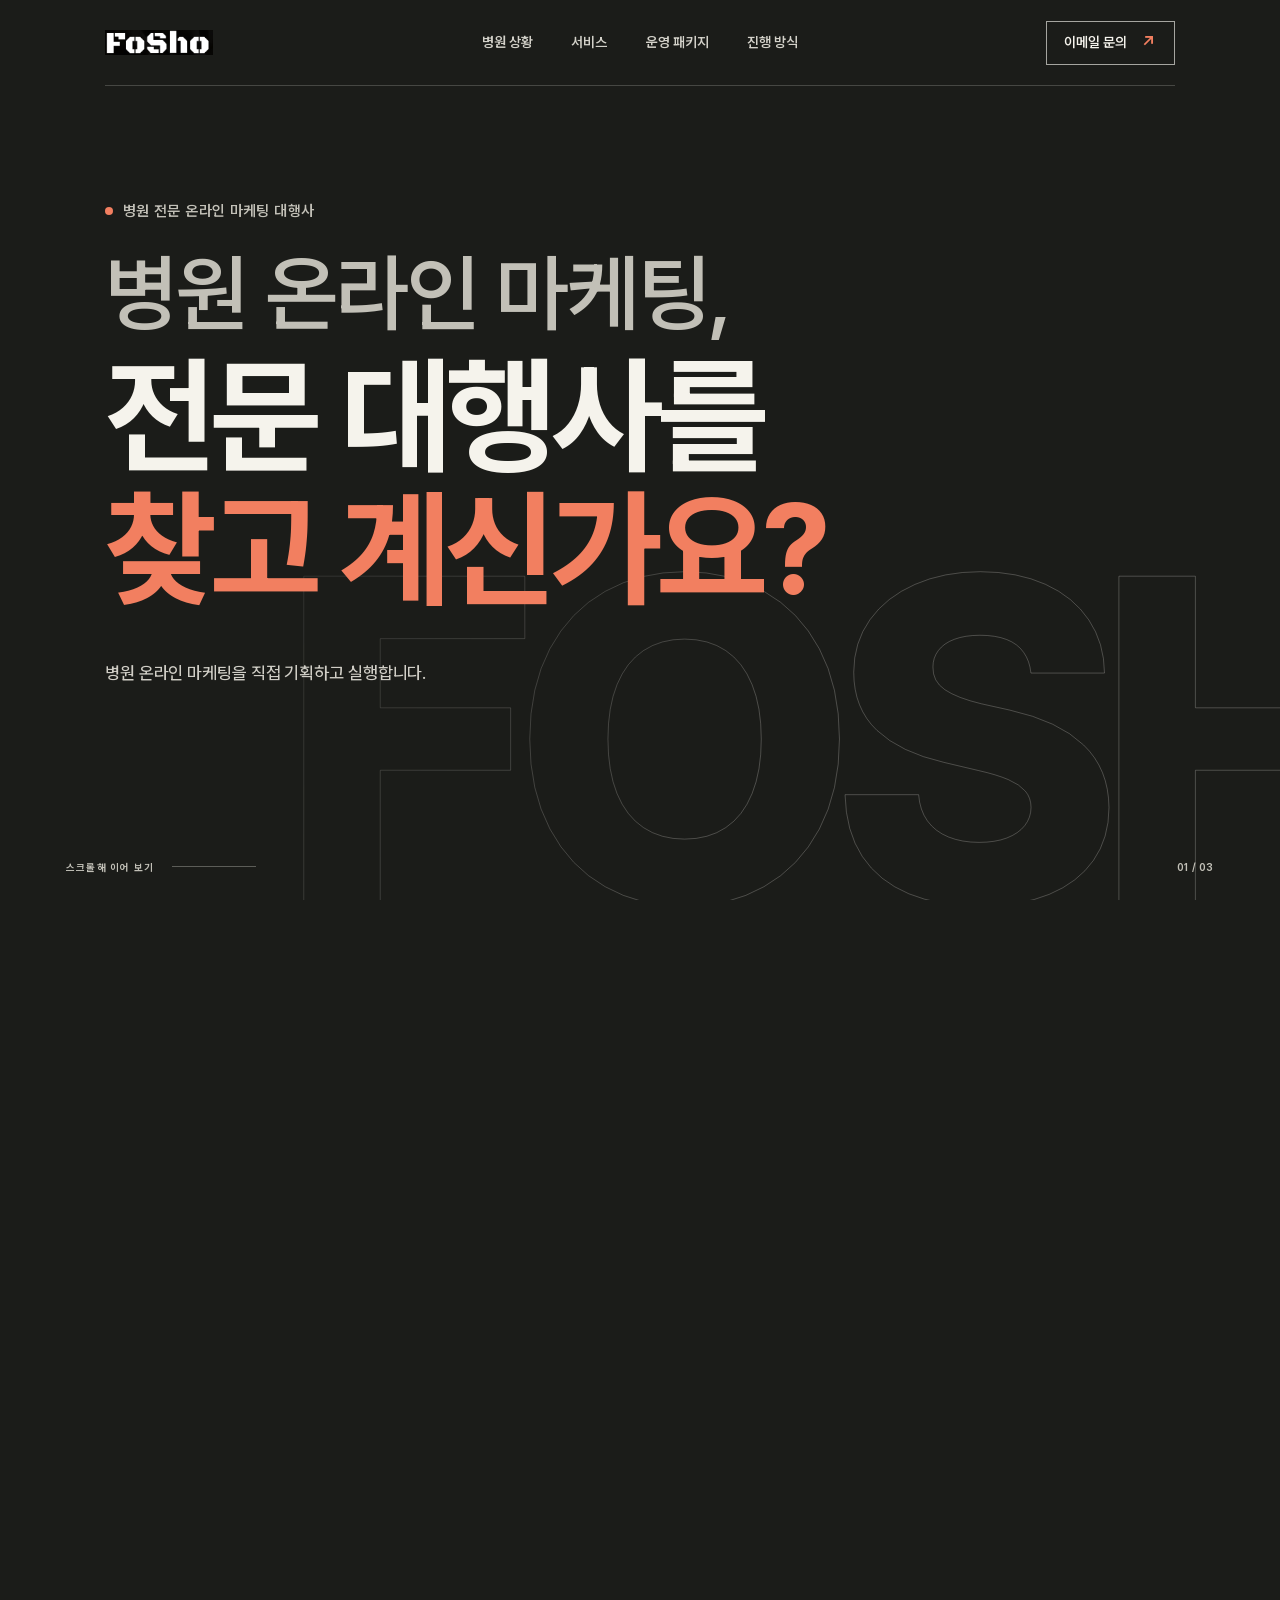
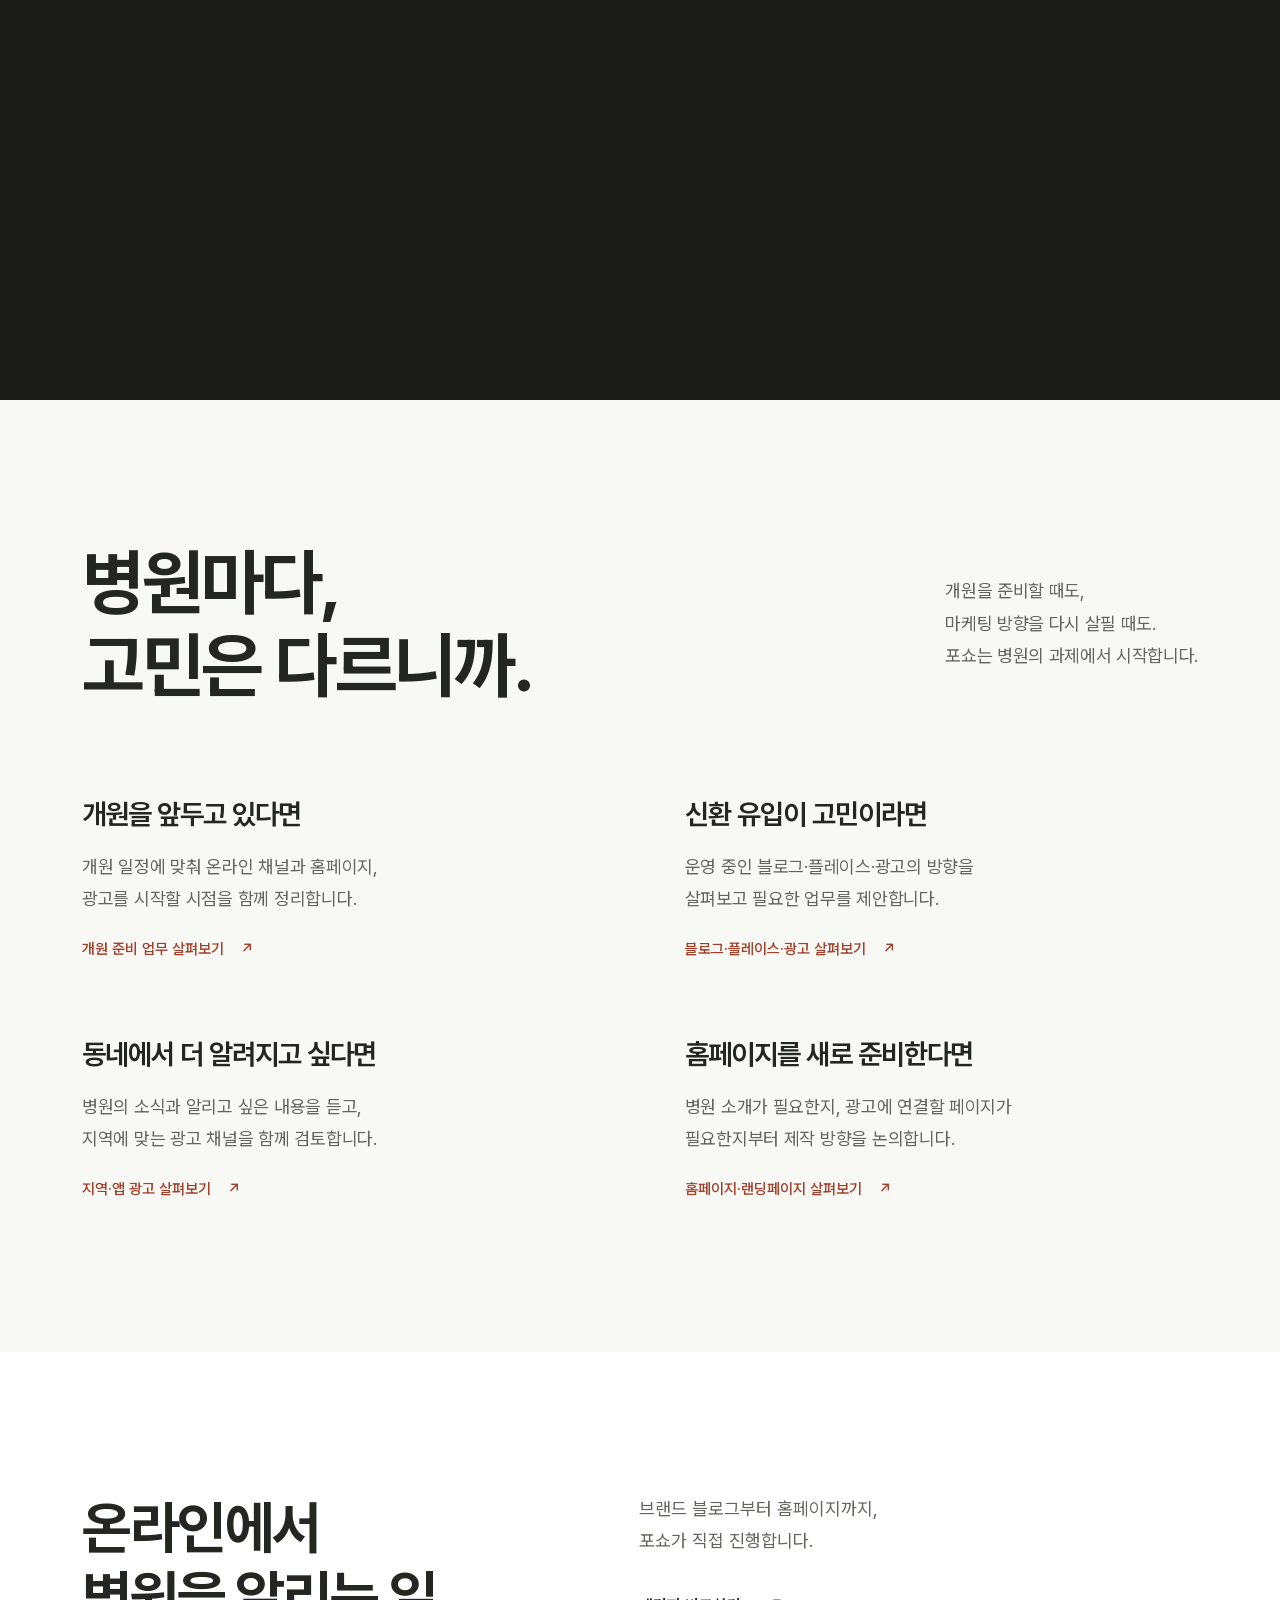
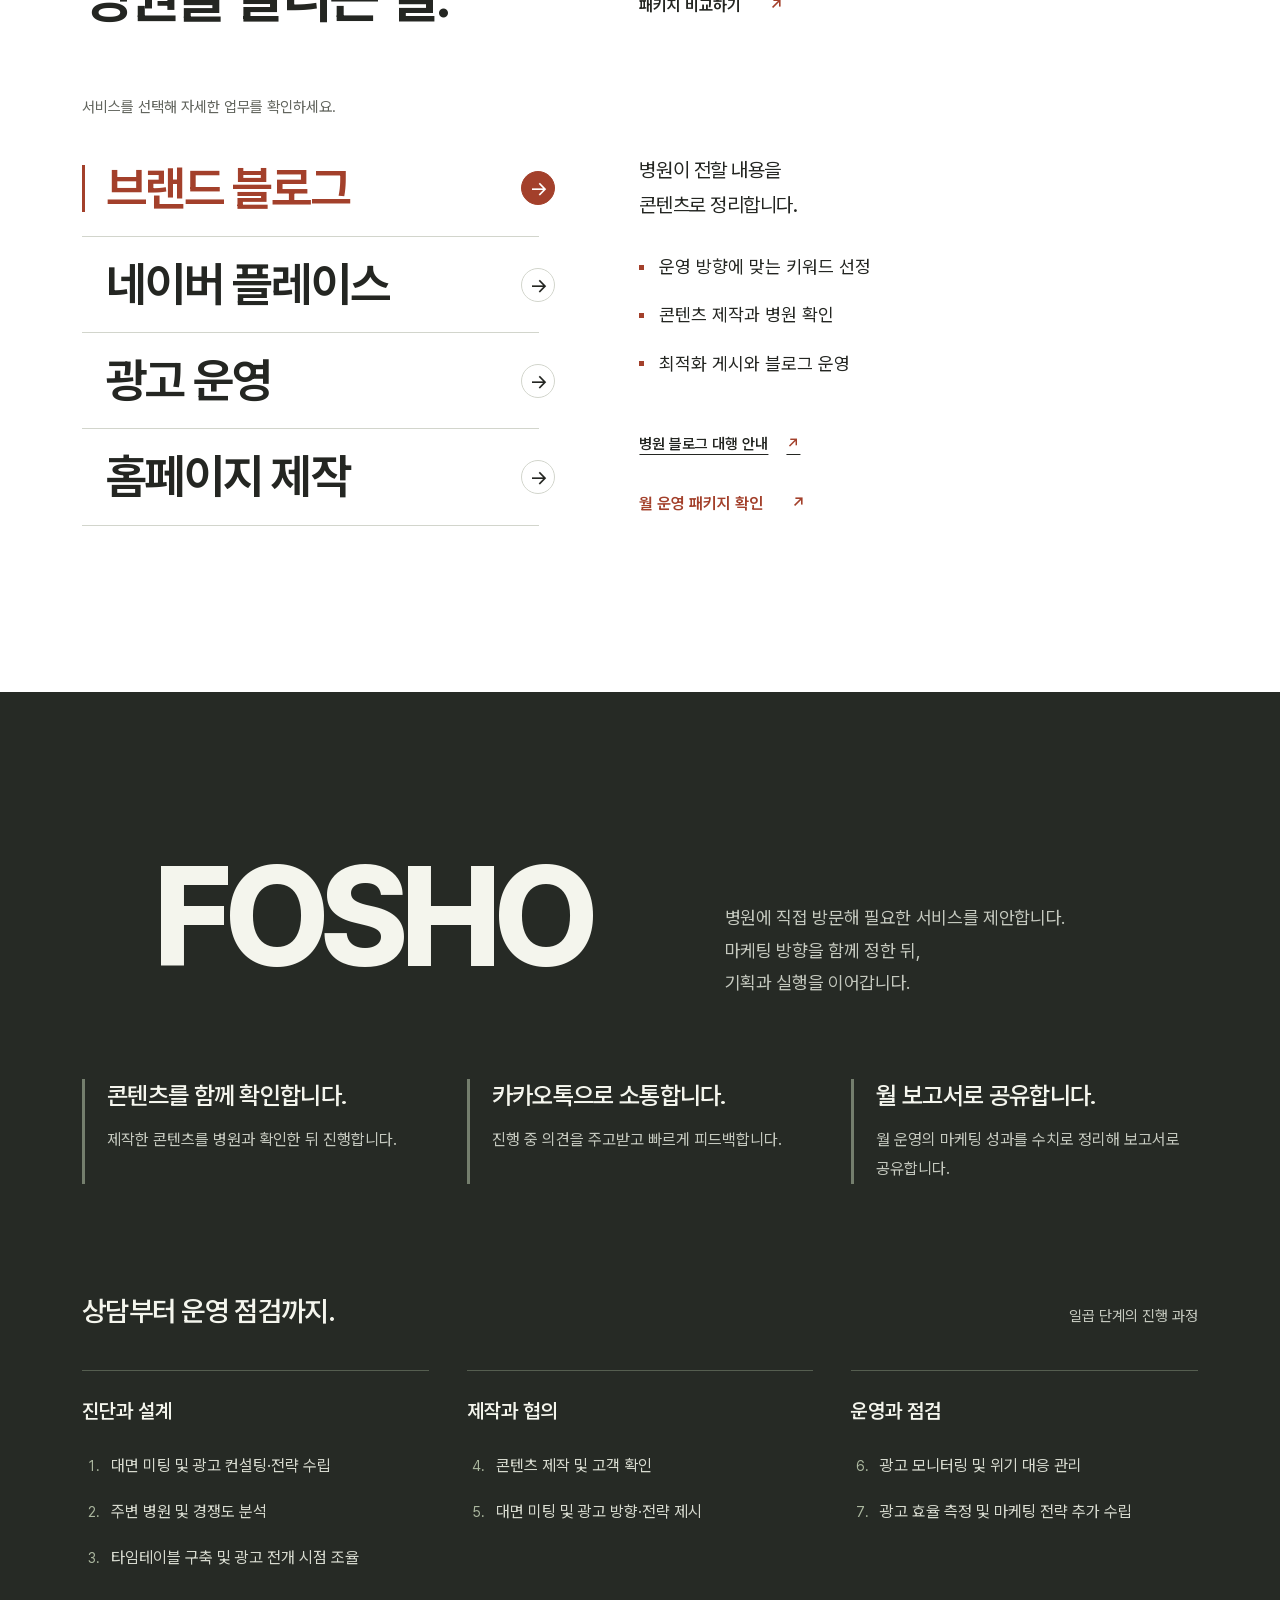
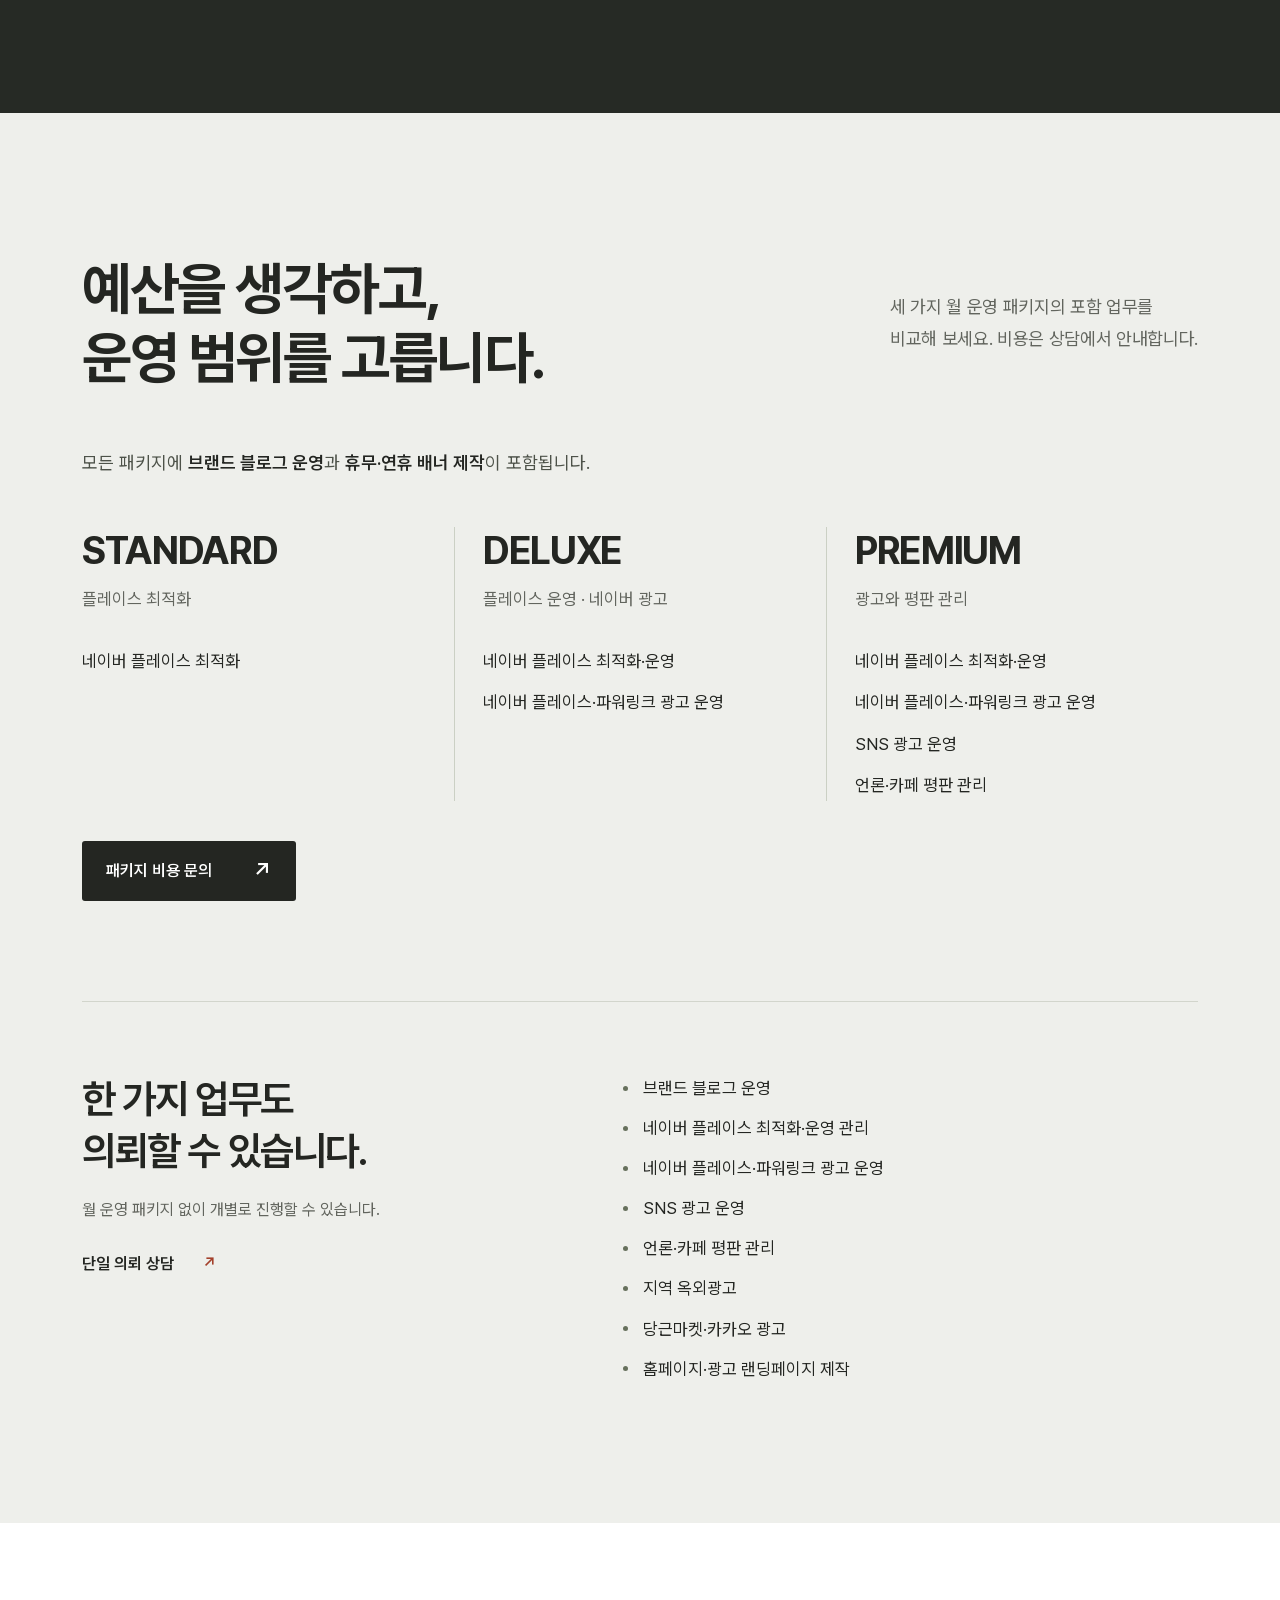
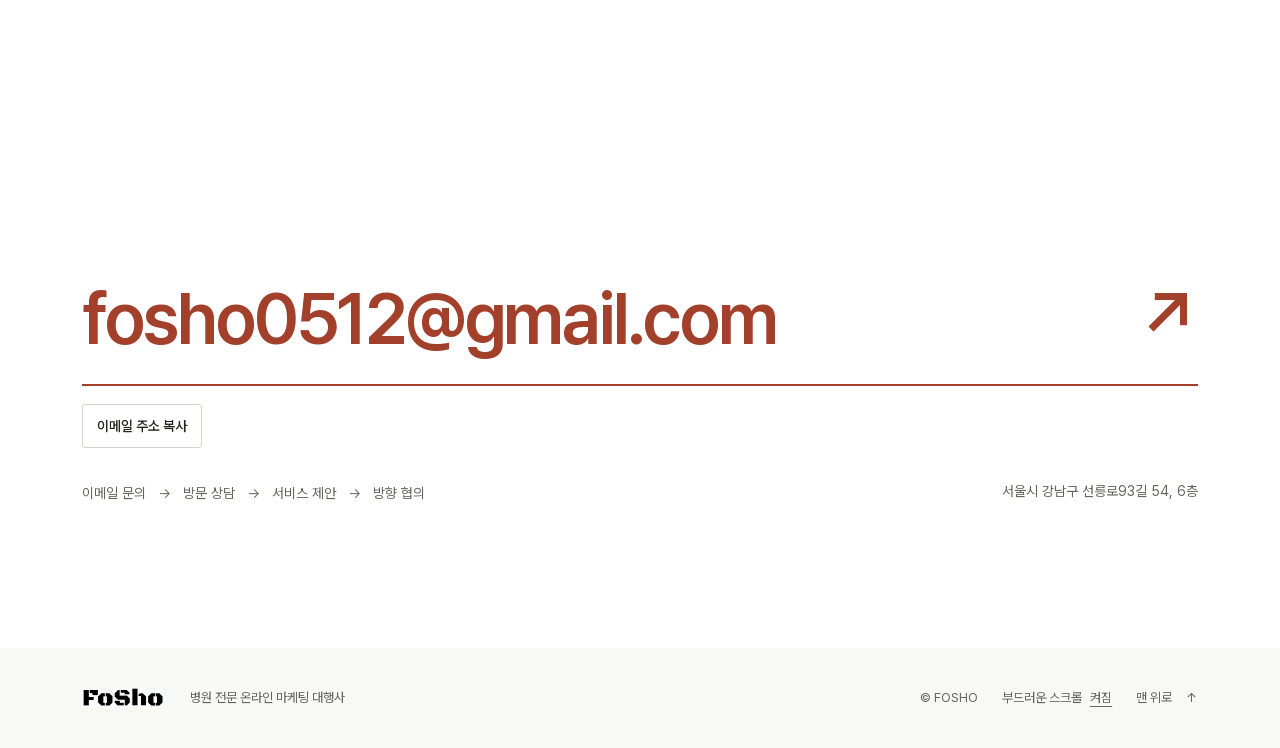
==== v3/index.html @ 783e45c5 "feat: publish approved V3 preview with smooth scroll and reveals" ====
<!doctype html>
<html lang="ko">
<head>
  <meta charset="utf-8">
  <meta name="viewport" content="width=device-width, initial-scale=1">
  <meta name="theme-color" content="#1b1c19">
  <meta name="description" content="병원 블로그, 네이버 플레이스, 광고 운영과 홈페이지 제작을 직접 진행하는 포쇼입니다. 방문 상담으로 방향을 협의하고 빠르게 피드백합니다.">
  <meta name="robots" content="noindex, nofollow">
  <title>포쇼 V3 | 병원 마케팅 대행사</title>
  <link rel="icon" href="../assets/fosho-wordmark.png">
  <link rel="preload" href="../assets/fonts/PretendardVariable.woff2" as="font" type="font/woff2" crossorigin>
  <link rel="stylesheet" href="opening.css?v=v3-20261020-05">
  <link rel="stylesheet" href="styles.css?v=v3-timing-20261031-02">
  <link rel="stylesheet" href="../assets/vendor/lenis-1.3.27.css">
  <link rel="stylesheet" href="smooth-scroll.css?v=20261107-01">
  <script src="../assets/vendor/gsap.min.js?v=3.15.0" defer></script>
  <script src="../assets/vendor/ScrollTrigger.min.js?v=3.15.0" defer></script>
  <script src="story.js?v=v3-timing-20261031-02" defer></script>
  <script src="page.js?v=v3-reveal-20261107-01" defer></script>
  <script src="../assets/vendor/lenis-1.3.27.min.js" defer></script>
  <script src="smooth-scroll.js?v=20261107-04" defer></script>
<!-- Fosho SEO metadata -->
  <link rel="canonical" href="https://huynjuunn-glitch.github.io/fosho-homepage-site/">
  <meta property="og:type" content="website">
  <meta property="og:locale" content="ko_KR">
  <meta property="og:site_name" content="포쇼">
  <meta property="og:title" content="포쇼 | 병원 마케팅 대행사·블로그·홈페이지 제작">
  <meta property="og:description" content="병원 블로그, 네이버 플레이스, 광고 운영과 홈페이지 제작을 직접 진행하는 포쇼입니다. 방문 상담으로 방향을 협의하고 빠르게 피드백합니다.">
  <meta property="og:url" content="https://huynjuunn-glitch.github.io/fosho-homepage-site/">
  <meta property="og:image" content="https://huynjuunn-glitch.github.io/fosho-homepage-site/assets/fosho-share.png">
  <meta property="og:image:width" content="1200">
  <meta property="og:image:height" content="630">
  <meta property="og:image:alt" content="포쇼 — 병원 전문 온라인 마케팅 대행사">
  <script type="application/ld+json">
{
  "@context": "https://schema.org",
  "@graph": [
    {
      "@type": "Organization",
      "@id": "https://huynjuunn-glitch.github.io/fosho-homepage-site/#organization",
      "name": "포쇼",
      "alternateName": "Fosho",
      "url": "https://huynjuunn-glitch.github.io/fosho-homepage-site/",
      "email": "fosho0512@gmail.com",
      "logo": "https://huynjuunn-glitch.github.io/fosho-homepage-site/assets/fosho-wordmark.png",
      "address": {
        "@type": "PostalAddress",
        "streetAddress": "선릉로93길 54, 6층",
        "addressLocality": "강남구",
        "addressRegion": "서울특별시",
        "addressCountry": "KR"
      }
    },
    {
      "@type": "WebSite",
      "@id": "https://huynjuunn-glitch.github.io/fosho-homepage-site/#website",
      "url": "https://huynjuunn-glitch.github.io/fosho-homepage-site/",
      "name": "포쇼",
      "alternateName": "Fosho",
      "inLanguage": "ko-KR",
      "publisher": {
        "@id": "https://huynjuunn-glitch.github.io/fosho-homepage-site/#organization"
      }
    },
    {
      "@type": "WebPage",
      "@id": "https://huynjuunn-glitch.github.io/fosho-homepage-site/#webpage",
      "url": "https://huynjuunn-glitch.github.io/fosho-homepage-site/",
      "name": "포쇼 | 병원 마케팅 대행사·블로그·홈페이지 제작",
      "description": "병원 블로그, 네이버 플레이스, 광고 운영과 홈페이지 제작을 직접 진행하는 포쇼입니다. 방문 상담으로 방향을 협의하고 빠르게 피드백합니다.",
      "inLanguage": "ko-KR",
      "isPartOf": {
        "@id": "https://huynjuunn-glitch.github.io/fosho-homepage-site/#website"
      }
    }
  ]
}
  </script>
<!-- /Fosho SEO metadata -->
  <link rel="stylesheet" href="../seo-links.css?v=20261023-01">
</head>
<body>
  <a class="skip-link" href="#situations">본문으로 건너뛰기</a>
  <main id="main">
    <section class="opening" id="top" aria-label="포쇼 소개">
      <div class="opening-stage">
        <div class="opening-art" aria-hidden="true"><span class="opening-graphic" data-opening-graphic>FOSHO</span></div>
        <header class="site-header">
          <a class="brand" href="#top" aria-label="포쇼 처음으로"><img src="../assets/fosho-wordmark.png" width="112" height="36" alt="포쇼"></a>
          <nav class="site-nav" aria-label="주요 메뉴">
            <a href="#situations">병원 상황</a><a href="#services">서비스</a><a href="#packages">운영 패키지</a><a href="#process">진행 방식</a>
          </nav>
          <a class="header-cta" href="mailto:fosho0512@gmail.com?subject=포쇼%20마케팅%20상담%20문의">이메일 문의 <span aria-hidden="true">↗</span></a>
        </header>
        <div class="opening-content">
          <article class="story-frame story-frame--question" data-story-frame="1" aria-labelledby="hero-title">
            <p class="eyebrow"><span class="eyebrow-dot" aria-hidden="true"></span> 병원 전문 온라인 마케팅 대행사</p>
            <h1 class="opening-title" id="hero-title" data-story-focus tabindex="-1">
              <span class="title-line title-line--context">병원 온라인 마케팅,</span>
              <span class="title-line">전문 대행사를</span>
              <span class="title-line title-line--accent">찾고 계신가요?</span>
            </h1>
            <p class="opening-summary">병원 온라인 마케팅을 직접 기획하고 실행합니다.</p>
          </article>
          <article class="story-frame story-frame--answer" data-story-frame="2" aria-labelledby="answer-title">
            <p class="eyebrow"><span class="eyebrow-dot" aria-hidden="true"></span> 병원에 직접 방문해 상담합니다</p>
            <h2 class="opening-title" id="answer-title" data-story-focus tabindex="-1">
              <span class="title-line title-line--context">병원 상황을 듣고</span>
              <span class="title-line">함께 방향을</span>
              <span class="title-line title-line--accent">정합니다.</span>
            </h2>
            <p class="opening-summary">방문 상담에서 병원에 필요한 서비스를 제안합니다.</p>
          </article>
          <article class="story-frame story-frame--direct" data-story-frame="3" aria-labelledby="direct-title">
            <p class="eyebrow"><span class="eyebrow-dot" aria-hidden="true"></span> 상담부터 실행까지</p>
            <h2 class="opening-title" id="direct-title" data-story-focus tabindex="-1">
              <span class="title-line title-line--context">병원과 방향을 맞춘 뒤</span>
              <span class="title-line">포쇼가 직접</span>
              <span class="title-line title-line--accent">실행합니다.</span>
            </h2>
            <p class="opening-summary">브랜드 블로그 · 네이버 플레이스 · 광고 운영 · 홈페이지 제작</p>
          </article>
        </div>
        <div class="opening-footer" aria-hidden="true">
          <span>스크롤해 이어 보기</span><span class="opening-progress"><span data-opening-progress></span></span><span data-opening-count>01 / 03</span>
        </div>
      </div>
    </section>

    <section class="situations section-space" id="situations" aria-labelledby="situations-title">
      <div class="wrap">
        <div class="situation-intro" data-reveal>
          <h2 class="display" id="situations-title">병원마다,<br> 고민은 다르니까.</h2>
          <p class="intro-copy">개원을 준비할 때도,<br> 마케팅 방향을 다시 살필 때도.<br> 포쇼는 병원의 과제에서 시작합니다.</p>
        </div>
        <div class="concerns">
          <article data-reveal>
            <h3>개원을 앞두고 있다면</h3>
            <p>개원 일정에 맞춰 온라인 채널과 홈페이지,<br class="desktop-break"> 광고를 시작할 시점을 함께 정리합니다.</p>
            <a class="concern-link" href="#services">개원 준비 업무 살펴보기 <span aria-hidden="true">↗</span></a>
          </article>
          <article data-reveal>
            <h3>신환 유입이 고민이라면</h3>
            <p>운영 중인 블로그·플레이스·광고의 방향을<br class="desktop-break"> 살펴보고 필요한 업무를 제안합니다.</p>
            <a class="concern-link" href="#services">블로그·플레이스·광고 살펴보기 <span aria-hidden="true">↗</span></a>
          </article>
          <article data-reveal>
            <h3>동네에서 더 알려지고 싶다면</h3>
            <p>병원의 소식과 알리고 싶은 내용을 듣고,<br class="desktop-break"> 지역에 맞는 광고 채널을 함께 검토합니다.</p>
            <a class="concern-link" href="#single-services">지역·앱 광고 살펴보기 <span aria-hidden="true">↗</span></a>
          </article>
          <article data-reveal>
            <h3>홈페이지를 새로 준비한다면</h3>
            <p>병원 소개가 필요한지, 광고에 연결할 페이지가<br class="desktop-break"> 필요한지부터 제작 방향을 논의합니다.</p>
            <a class="concern-link" href="#service-website">홈페이지·랜딩페이지 살펴보기 <span aria-hidden="true">↗</span></a>
          </article>
        </div>
      </div>
    </section>

    <section class="expertise section-space" id="services" aria-labelledby="services-title">
      <div class="wrap expertise-layout">
        <div class="expertise-intro" data-reveal>
          <h2 class="section-title" id="services-title">온라인에서<br> 병원을 알리는 일.</h2>
          <p>브랜드 블로그부터 홈페이지까지,<br> 포쇼가 직접 진행합니다.</p>
          <a class="text-link" href="#packages">패키지 비교하기 <span aria-hidden="true">↗</span></a>
        </div>
        <p class="service-selection-hint" data-service-hint hidden>서비스를 선택해 자세한 업무를 확인하세요.</p>
        <div class="service-browser" data-service-browser>
          <div class="service-options" data-service-options hidden></div>
          <div class="scope-list">
          <article class="scope-item" id="service-blog">
            <h3>브랜드 블로그</h3>
            <div class="scope-body" id="service-blog-panel">
            <p>병원이 전할 내용을<br class="desktop-break"> 콘텐츠로 정리합니다.</p>
            <ul class="scope-work"><li>운영 방향에 맞는 키워드 선정</li><li>콘텐츠 제작과 병원 확인</li><li>최적화 게시와 블로그 운영</li></ul>
            <a class="seo-detail-link" href="services/hospital-blog/">병원 블로그 대행 안내 <span aria-hidden="true">↗</span></a>
            <a class="text-link scope-next" href="#packages">월 운영 패키지 확인 <span aria-hidden="true">↗</span></a>
            </div>
        </article>
          <article class="scope-item" id="service-place">
            <h3>네이버 플레이스</h3>
            <div class="scope-body" id="service-place-panel">
            <p>목표 키워드에 맞춰<br class="desktop-break"> 병원 정보를 정비합니다.</p>
            <ul class="scope-work"><li>네이버 플레이스 최적화</li><li>예약·운영 관리</li></ul>
            <span class="scope-detail">최적화와 운영 관리의 포함 범위는 패키지별로 다릅니다.</span>
            <a class="seo-detail-link" href="services/naver-place/">병원 네이버 플레이스 관리 안내 <span aria-hidden="true">↗</span></a>
            <a class="text-link scope-next" href="#packages">패키지별 포함 업무 확인 <span aria-hidden="true">↗</span></a>
            </div>
        </article>
          <article class="scope-item" id="service-ads">
            <h3>광고 운영</h3>
            <div class="scope-body" id="service-ads-panel">
            <p>알릴 내용과 목적에 맞춰<br class="desktop-break"> 광고를 운영합니다.</p>
            <ul class="scope-work"><li>네이버 플레이스·파워링크 광고</li><li>SNS 광고</li><li>지역 옥외광고와 당근·카카오 광고</li></ul>
            <span class="scope-detail">채널별 운영 범위와 비용은 상담에서 안내합니다.</span>
            <a class="seo-detail-link" href="services/hospital-ads/">병원 광고 운영 안내 <span aria-hidden="true">↗</span></a>
            <a class="text-link scope-next" href="#single-services">개별 의뢰 업무 확인 <span aria-hidden="true">↗</span></a>
            </div>
        </article>
          <article class="scope-item" id="service-website">
            <h3>홈페이지 제작</h3>
            <div class="scope-body" id="service-website-panel">
            <p>병원 소개부터<br class="desktop-break"> 광고 랜딩페이지까지 제작합니다.</p>
            <ul class="scope-work"><li>홈페이지 기획·디자인·제작</li><li>사이트 오픈과 협의한 범위의 이후 관리</li><li>파워링크·메타 광고용 랜딩페이지</li></ul>
            <span class="scope-detail">제작 범위는 상담에서 함께 정합니다.</span>
            <a class="seo-detail-link" href="services/hospital-website/">병원 홈페이지 제작 안내 <span aria-hidden="true">↗</span></a>
            <a class="text-link scope-next" href="mailto:fosho0512@gmail.com?subject=포쇼%20홈페이지%20제작%20상담">홈페이지 제작 문의 <span aria-hidden="true">↗</span></a>
            </div>
        </article>
          </div>
        </div>
      </div>
    </section>

    <section class="partnership section-space" id="process" aria-labelledby="process-title">
      <div class="wrap">
        <div class="partnership-reveal" data-split-scene>
          <div class="partnership-split" aria-hidden="true"><span class="partnership-split-word partnership-split-word--top" data-split-top>FOSHO</span><span class="partnership-split-word partnership-split-word--bottom" data-split-bottom>FOSHO</span></div>
          <div class="partnership-intro">
          <h2 class="display" id="process-title"><span class="kinetic-line"><span>방향은 함께.</span></span><span class="kinetic-line"><span>실행은 포쇼가.</span></span></h2>
          <p class="intro-copy">병원에 직접 방문해 필요한 서비스를 제안합니다.<br> 마케팅 방향을 함께 정한 뒤,<br> 기획과 실행을 이어갑니다.</p>
          </div>
        </div>
        <div class="working-principles">
          <article data-reveal><h3>콘텐츠를 함께 확인합니다.</h3><p>제작한 콘텐츠를 병원과 확인한 뒤 진행합니다.</p></article>
          <article data-reveal><h3>카카오톡으로 소통합니다.</h3><p>진행 중 의견을 주고받고 빠르게 피드백합니다.</p></article>
          <article data-reveal><h3>월 보고서로 공유합니다.</h3><p>월 운영의 마케팅 성과를 수치로 정리해 보고서로 공유합니다.</p></article>
        </div>
        <div class="process-heading" data-reveal><h3>상담부터 운영 점검까지.</h3><p>일곱 단계의 진행 과정</p></div>
        <div class="process-groups">
          <article class="process-group" data-reveal>
            <h4>진단과 설계</h4>
            <ol start="1"><li>대면 미팅 및 광고 컨설팅·전략 수립</li><li>주변 병원 및 경쟁도 분석</li><li>타임테이블 구축 및 광고 전개 시점 조율</li></ol>
          </article>
          <article class="process-group" data-reveal>
            <h4>제작과 협의</h4>
            <ol start="4"><li>콘텐츠 제작 및 고객 확인</li><li>대면 미팅 및 광고 방향·전략 제시</li></ol>
          </article>
          <article class="process-group" data-reveal>
            <h4>운영과 점검</h4>
            <ol start="6"><li>광고 모니터링 및 위기 대응 관리</li><li>광고 효율 측정 및 마케팅 전략 추가 수립</li></ol>
          </article>
        </div>
      </div>
    </section>

    <section class="plans section-space" id="packages" aria-labelledby="packages-title">
      <div class="wrap">
        <div class="plans-intro" data-reveal>
          <h2 class="section-title" id="packages-title">예산을 생각하고,<br> 운영 범위를 고릅니다.</h2>
          <p class="intro-copy">세 가지 월 운영 패키지의 포함 업무를<br class="desktop-break"> 비교해 보세요. 비용은 상담에서 안내합니다.</p>
        </div>
        <p class="shared-scope" data-reveal>모든 패키지에 <strong>브랜드 블로그 운영</strong>과 <strong>휴무·연휴 배너 제작</strong>이 포함됩니다.</p>
        <div class="plan-comparison" aria-label="월 운영 패키지 비교">
          <article class="plan" data-reveal><h3>STANDARD</h3><p class="plan-descriptor">플레이스 최적화</p><ul><li>네이버 플레이스 최적화</li></ul></article>
          <article class="plan" data-reveal><h3>DELUXE</h3><p class="plan-descriptor">플레이스 운영 · 네이버 광고</p><ul><li>네이버 플레이스 최적화·운영</li><li>네이버 플레이스·파워링크 광고 운영</li></ul></article>
          <article class="plan" data-reveal><h3>PREMIUM</h3><p class="plan-descriptor">광고와 평판 관리</p><ul><li>네이버 플레이스 최적화·운영</li><li>네이버 플레이스·파워링크 광고 운영</li><li>SNS 광고 운영</li><li>언론·카페 평판 관리</li></ul></article>
        </div>
        <a class="button" href="mailto:fosho0512@gmail.com?subject=포쇼%20패키지%20비용%20문의">패키지 비용 문의 <span aria-hidden="true">↗</span></a>
        <div class="individual" id="single-services">
          <div class="individual-intro" data-reveal><h2>한 가지 업무도<br> 의뢰할 수 있습니다.</h2><p>월 운영 패키지 없이 개별로 진행할 수 있습니다.</p><a class="text-link" href="mailto:fosho0512@gmail.com?subject=포쇼%20단일%20서비스%20상담">단일 의뢰 상담 <span aria-hidden="true">↗</span></a></div>
          <ul class="individual-list" data-reveal><li>브랜드 블로그 운영</li><li>네이버 플레이스 최적화·운영 관리</li><li>네이버 플레이스·파워링크 광고 운영</li><li>SNS 광고 운영</li><li>언론·카페 평판 관리</li><li>지역 옥외광고</li><li>당근마켓·카카오 광고</li><li>홈페이지·광고 랜딩페이지 제작</li></ul>
        </div>
      </div>
    </section>

    <section class="inquiry section-space" id="contact" aria-labelledby="contact-title">
      <div class="wrap">
        <div class="inquiry-top" data-reveal><h2 id="contact-title">병원 마케팅,<br> 포쇼와 상의하세요.</h2><p>관심 있는 업무와 병원의 고민을 이메일로 남겨 주세요. 방문 상담에서 필요한 서비스와 마케팅 방향을 함께 논의합니다.</p></div>
        <a class="inquiry-email" href="mailto:fosho0512@gmail.com?subject=포쇼%20마케팅%20상담%20문의&amp;body=관심%20있는%20업무%3A%0A궁금한%20점%3A" data-reveal><span>fosho0512@gmail.com</span><span class="email-arrow" aria-hidden="true">↗</span></a>
        <div class="inquiry-tools"><button class="copy-email" type="button" data-copy-email aria-describedby="email-copy-status">이메일 주소 복사</button><p class="copy-status" id="email-copy-status" role="status"></p></div>
        <div class="inquiry-bottom"><ol class="inquiry-flow" aria-label="상담 순서"><li>이메일 문의</li><li>방문 상담</li><li>서비스 제안</li><li>방향 협의</li></ol><address>서울시 강남구 선릉로93길 54, 6층</address></div>
      </div>
    </section>
  </main>
  <footer class="footer"><div class="wrap footer-inner"><a class="brand" href="#top" aria-label="포쇼 처음으로"><img src="../assets/fosho-wordmark.png" width="92" height="30" alt="포쇼"></a><p>병원 전문 온라인 마케팅 대행사</p><span>© FOSHO</span><button class="smooth-scroll-toggle" type="button" data-smooth-toggle aria-pressed="false" hidden>부드러운 스크롤 <span data-smooth-status>꺼짐</span></button><a href="#top">맨 위로 <span aria-hidden="true">↑</span></a></div></footer>
</body>
</html>
---- v3/opening.css ----
/* V2 opening copied into V3 without changing its type scale or breakpoints. */
@font-face {
  font-family: "Pretendard Variable";
  src: url("../assets/fonts/PretendardVariable.woff2") format("woff2");
  font-style: normal;
  font-weight: 100 900;
  font-display: swap;
}

:root {
  color-scheme: light;
  --paper: #f3f1eb;
  --paper-deep: #e9e6de;
  --white: #fbfaf7;
  --ink: #191a17;
  --muted: #65665e;
  --line: #cbc9c0;
  --line-dark: #42443e;
  --accent: #a83f25;
  --accent-bright: #ed704d;
  --gutter: clamp(22px, 5.15vw, 80px);
  --measure: 1320px;
  --ease-out: cubic-bezier(.19, 1, .22, 1);
  font-family: "Pretendard Variable", Pretendard, sans-serif;
  font-synthesis: none;
  text-rendering: optimizeLegibility;
  -webkit-font-smoothing: antialiased;
}

* { box-sizing: border-box; }

html {
  scroll-behavior: smooth;
  scroll-padding-top: 24px;
  background: var(--paper);
}

body {
  margin: 0;
  min-width: 0;
  background: var(--paper);
  color: var(--ink);
  font-size: 17px;
  line-height: 1.65;
  overflow-wrap: break-word;
}

body, button, a { font-family: "Pretendard Variable", Pretendard, sans-serif; }
a { color: inherit; }
button, a { -webkit-tap-highlight-color: transparent; }
a:focus-visible, button:focus-visible {
  outline: 3px solid var(--accent-bright);
  outline-offset: 5px;
}

.skip-link {
  position: fixed;
  z-index: 100;
  top: 12px;
  left: 12px;
  padding: 10px 16px;
  background: var(--ink);
  color: var(--white);
  transform: translateY(-160%);
}
.skip-link:focus { transform: translateY(0); }

.opening {
  position: relative;
  --opening-bg: #1b1c19;
  --opening-fg: #f5f3ec;
  --opening-muted: #c2c0b7;
  --opening-accent: #f27f60;
  background: var(--opening-bg);
  color: var(--opening-fg);
}

.opening-stage {
  position: relative;
  width: min(100%, 1600px);
  min-height: 100svh;
  margin-inline: auto;
  padding: 0 var(--gutter) 32px;
  display: flex;
  flex-direction: column;
}
.opening .site-header { border-bottom-color: rgba(245, 243, 236, .2); }
.opening .brand img { filter: invert(1); mix-blend-mode: screen; }
.opening .site-nav a { color: #d3d1c9; }
.opening .site-nav a:hover { color: var(--opening-accent); }
.opening .header-cta { border-color: rgba(245, 243, 236, .64); color: var(--opening-fg); }
.opening .header-cta span { color: var(--opening-accent); }
.opening .header-cta:hover { border-color: var(--opening-fg); background: var(--opening-fg); color: var(--ink); }
.opening .header-cta:hover span { color: var(--accent); }

.site-header {
  position: relative;
  z-index: 5;
  min-height: 86px;
  display: grid;
  grid-template-columns: 1fr auto 1fr;
  align-items: center;
  gap: 28px;
  border-bottom: 1px solid rgba(25, 26, 23, .14);
}

.brand {
  display: inline-flex;
  width: fit-content;
  align-items: center;
  text-decoration: none;
}
.brand img { display: block; width: 108px; height: auto; }
.site-nav { display: flex; align-items: center; gap: clamp(20px, 3vw, 44px); }
.site-nav a, .header-cta {
  text-decoration: none;
  font-size: 14px;
  font-weight: 590;
}
.site-nav a { color: #44453f; transition: color .2s ease; }
.site-nav a:hover { color: var(--accent); }
.header-cta {
  justify-self: end;
  display: inline-flex;
  align-items: center;
  gap: 14px;
  min-height: 44px;
  padding: 0 17px;
  border: 1px solid var(--ink);
  transition: background .22s ease, color .22s ease;
}
.header-cta:hover { color: var(--white); background: var(--ink); }
.header-cta span { color: var(--accent); font-size: 17px; }
.header-cta:hover span { color: var(--white); }

.opening-content {
  position: relative;
  flex: 1;
  width: 100%;
  max-width: var(--measure);
  margin: 0 auto;
  display: flex;
  flex-direction: column;
  justify-content: center;
  padding: clamp(38px, 7.2vh, 80px) 0 clamp(70px, 10vh, 104px);
}

.story-frame {
  position: relative;
  width: 100%;
  min-height: min(68svh, 660px);
  display: flex;
  flex-direction: column;
  justify-content: center;
  padding: 20px 0;
}
.story-frame + .story-frame { border-top: 1px solid var(--line); }
.eyebrow {
  display: flex;
  align-items: center;
  gap: 10px;
  margin: 0 0 24px;
  color: var(--opening-muted);
  font-size: 15px;
  font-weight: 580;
  letter-spacing: .025em;
}
.eyebrow-dot {
  width: 8px;
  height: 8px;
  flex: none;
  border-radius: 50%;
  background: var(--opening-accent);
}

.opening-title {
  max-width: 1200px;
  margin: 0;
  font-size: clamp(56px, 8.35vw, 132px);
  font-weight: 700;
  line-height: 1.04;
  letter-spacing: -.042em;
  word-break: keep-all;
}
.title-line { display: block; }
.title-line--context {
  margin-bottom: .12em;
  color: #c2c0b7;
  font-size: .66em;
  font-weight: 560;
  line-height: 1.08;
  letter-spacing: -.024em;
}
.title-line--accent { color: var(--opening-accent); font-weight: 720; }
.story-frame [data-story-focus]:focus { outline: 2px solid var(--opening-accent); outline-offset: 8px; }
.opening-summary {
  max-width: 730px;
  margin: 30px 0 0;
  color: #d0cec6;
  font-size: clamp(16px, 1.35vw, 19px);
  font-weight: 470;
  letter-spacing: -.006em;
  overflow-wrap: normal;
  word-break: keep-all;
}
.story-frame--question .opening-summary { margin-top: clamp(34px, 4.8vh, 58px); }

.opening-footer {
  display: none;
  position: absolute;
  right: var(--gutter);
  bottom: 25px;
  left: var(--gutter);
  z-index: 4;
  align-items: center;
  gap: 18px;
  color: #c2c0b7;
  font-size: 10px;
  font-weight: 650;
  letter-spacing: .12em;
}
.opening-progress { width: 84px; height: 1px; overflow: hidden; background: rgba(245, 243, 236, .3); }
.opening-progress > span { display: block; width: 100%; height: 100%; background: var(--opening-accent); transform: scaleX(0); transform-origin: left; }
.opening-footer [data-opening-count] { margin-left: auto; letter-spacing: .06em; }

@media (min-width: 1024px) {
.opening-stage { padding-inline: clamp(80px, 8.2vw, 120px); }
html.v3-story-active .opening-footer { display: flex; }
html.v3-story-active .opening-content {
    display: grid;
    grid-template-columns: minmax(0, 1fr);
    align-items: center;
    min-height: 1px;
    padding-top: 0;
    padding-bottom: 68px;
  }
html.v3-story-active .story-frame {
    position: absolute;
    inset: 0;
    min-height: 0;
    padding: 0;
    border: 0;
  }
html.v3-story-active .story-frame--question {
    position: relative;
    grid-area: 1 / 1;
    align-self: center;
  }
html.v3-story-active .opening-title {
    font-size: clamp(54px, min(8.25vw, 11.4svh), 132px);
  }
html.v3-story-active .story-frame--question .opening-title {
    font-size: clamp(78px, min(10vw, 15svh), 148px);
  }
html.v3-story-active .opening-stage { min-height: 100svh; overflow: hidden; }
}
@media (max-width: 1023px) {
.site-header { grid-template-columns: 1fr auto; min-height: 75px; }
.site-nav { display: none; }
.opening-content { padding-top: 60px; padding-bottom: 82px; }
.story-frame {
    width: auto;
    min-height: 0;
    margin-inline: calc(-1 * var(--gutter));
    padding: clamp(58px, 8svh, 88px) var(--gutter);
  }
.story-frame + .story-frame { margin-top: 0; padding-top: clamp(58px, 8svh, 88px); border-top: 0; }
html:not(.v3-story-active) .opening-content > .story-frame + .story-frame {
    border-top: 1px solid rgba(245, 243, 236, .16);
  }
.story-frame--question { min-height: min(66svh, 560px); }
.story-frame--direct { min-height: min(60svh, 520px); }
.opening-title { font-size: clamp(54px, 8vw, 86px); }
html.v3-story-active .opening-stage {
    height: 100svh;
    min-height: 100svh;
    overflow: hidden;
  }
html.v3-story-active .opening-content {
    display: grid;
    grid-template-columns: minmax(0, 1fr);
    align-items: center;
    min-height: 0;
    padding: 16px 0 58px;
  }
html.v3-story-active .story-frame {
    position: absolute;
    inset-block: 0;
    inset-inline: calc(-1 * var(--gutter));
    width: auto;
    min-height: 0;
    margin: 0;
    padding: 0 var(--gutter);
    border: 0;
  }
html.v3-story-active .opening-footer { display: flex; }
}
@media (max-width: 700px) {
:root { --gutter: 22px; }
body { font-size: 16px; }
.opening-stage { min-height: auto; padding: 0 var(--gutter) 26px; }
.site-header { min-height: 68px; gap: 12px; }
.brand img { width: 91px; }
.header-cta { min-height: 40px; padding-inline: 12px; gap: 9px; font-size: 12px; }
.opening-content { padding: 38px 0 72px; }
.story-frame { padding-block: 58px; }
.story-frame + .story-frame { min-height: 0; margin-top: 0; padding-top: 58px; }
.story-frame--question { min-height: min(66svh, 510px); }
.story-frame--direct { min-height: min(60svh, 480px); }
.eyebrow { margin-bottom: 19px; font-size: 13px; }
.opening-title { font-size: clamp(40px, 11.2vw, 58px); line-height: 1.1; letter-spacing: -.036em; }
.title-line--context { letter-spacing: -.018em; }
.eyebrow { letter-spacing: .02em; }
.opening-summary { margin-top: 20px; font-size: 15px; line-height: 1.6; }
.opening-footer { right: var(--gutter); bottom: 16px; left: var(--gutter); gap: 12px; font-size: 9px; }
.opening-progress { width: 48px; }
html.v3-story-active .opening-content { padding: 12px 0 48px; }
html.v3-story-active .story-frame { padding: 0 var(--gutter); }
}
@media (max-width: 1023px) and (max-height: 620px) {
html.v3-story-active .opening-content { padding-block: 8px 38px; }
html.v3-story-active .eyebrow { margin-bottom: 12px; }
html.v3-story-active .opening-title { font-size: clamp(34px, 8vw, 54px); line-height: 1.04; }
html.v3-story-active .opening-summary { margin-top: 12px; font-size: 14px; line-height: 1.45; }
}
@media (max-width: 460px) {
.opening-service-group { display: block; }
.opening-service-divider { display: none; }
}
@media (max-width: 360px) {
:root { --gutter: 18px; }
.opening-title { font-size: 38px; }
.opening-summary { font-size: 14px; }
}
@media (prefers-reduced-motion: reduce) {
html { scroll-behavior: auto; }
}
---- v3/styles.css ----
/* V3 body system. Opening typography and scroll behavior are isolated in opening.css. */
:root {
  --surface: #f8f8f5;
  --surface-alt: #eeefeb;
  --text: #242622;
  --text-secondary: #62655e;
  --body-accent: #a3402b;
  --body-rule: #d2d5cc;
  --page-gap: clamp(100px, 11vw, 164px);
  --body-gutter: clamp(24px, 6.4vw, 112px);
  --body-display: clamp(46px, 5.65vw, 80px);
  --body-title: clamp(38px, 4.5vw, 64px);
  --body-copy: 18px;
}
html { background: var(--surface); scroll-padding-top: 32px; }
body { color: var(--text); background: var(--surface); }
h2, h3, h4, p { margin: 0; }
main > section:not(.opening) { word-break: keep-all; overflow-wrap: anywhere; }
.wrap { width: min(100% - var(--body-gutter) * 2, 1280px); margin-inline: auto; }
.section-space { padding-block: var(--page-gap); }
.display { font-size: var(--body-display); font-weight: 690; letter-spacing: -.045em; line-height: 1.15; text-wrap: balance; }
.section-title { font-size: var(--body-title); font-weight: 680; letter-spacing: -.042em; line-height: 1.2; text-wrap: balance; }
.intro-copy { font-size: var(--body-copy); line-height: 1.8; color: var(--text-secondary); letter-spacing: -.018em; }
.text-link { display: inline-flex; align-items: center; gap: 28px; min-height: 44px; font-size: 16px; font-weight: 600; text-decoration: none; }
.text-link span { color: var(--body-accent); transition: transform .25s ease; }
.text-link:hover span { transform: translate(3px,-3px); }
.text-link:hover { text-decoration: underline; text-underline-offset: 5px; }
.button { display: inline-flex; min-height: 56px; padding: 12px 24px; gap: 40px; align-items: center; text-decoration: none; background: var(--text); color: #fff; border-radius: 3px; font-size: 16px; font-weight: 570; transition: background .2s ease, transform .2s ease; }
.button:hover { background: var(--body-accent); transform: translateY(-2px); }
.button span { font-size: 22px; }

/* Empathy: an open composition of four actual hospital concerns. */
.situation-intro { display: grid; grid-template-columns: 1.3fr .7fr; gap: 56px; align-items: center; }
.situation-intro .intro-copy { justify-self: end; }
.concerns { display: grid; grid-template-columns: 1fr 1fr; column-gap: 8%; row-gap: 64px; margin-top: 88px; }
.concerns h3 { font-size: clamp(23px, 2.2vw, 31px); font-weight: 630; letter-spacing: -.035em; line-height: 1.4; }
.concerns p { margin-top: 16px; color: var(--text-secondary); font-size: var(--body-copy); line-height: 1.8; letter-spacing: -.015em; }

/* Scope: a quiet sticky introduction alongside substantial, open work descriptions. */
.expertise { background: #fff; }
.expertise-layout { display: grid; grid-template-columns: .9fr 1.1fr; align-items: start; gap: 9%; }
.expertise-intro { position: sticky; top: 76px; }
.expertise-intro p { margin-top: 24px; font-size: var(--body-copy); color: var(--text-secondary); line-height: 1.8; }
.expertise-intro .text-link { margin-top: 34px; }
.scope-item { padding-block: 42px; border-bottom: 1px solid #e4e6df; }
.scope-item:first-child { padding-top: 4px; }
.scope-item:last-child { border-bottom: 0; padding-bottom: 0; }
.scope-item h3, .service-tab { font-size: clamp(34px, 3.7vw, 52px); font-weight: 650; letter-spacing: -.04em; line-height: 1.25; }
.scope-item p { margin-top: 21px; font-size: 20px; line-height: 1.75; letter-spacing: -.022em; }
.scope-detail { display: block; margin-top: 15px; color: var(--text-secondary); font-size: 15px; line-height: 1.7; }

/* Partnership: the one dark body chapter, with the seven real stages intact. */
.partnership { background: #262a25; color: #f4f5ed; }
.partnership-intro { display: grid; grid-template-columns: 1.1fr .9fr; gap: 64px; align-items: end; }
.partnership .intro-copy { color: #c5c9bf; }
/* One authored two-line entrance; retain the heading's existing type and layout. */
#process-title .kinetic-line { display: block; overflow: hidden; overflow: clip; }
#process-title [data-kinetic-line] { display: block; }
.working-principles { display: grid; grid-template-columns: repeat(3,minmax(0,1fr)); gap: 38px; margin-top: 80px; }
.working-principles article { border-left: 3px solid #747e6d; padding-left: 22px; }
.working-principles h3 { font-size: clamp(20px,1.9vw,26px); font-weight: 560; letter-spacing: -.028em; line-height: 1.4; }
.working-principles p { font-size: 16px; color: #c5c9bf; line-height: 1.8; margin-top: 13px; }
.process-heading { margin-top: 104px; display: flex; gap: 24px; justify-content: space-between; align-items: baseline; }
.process-heading h3 { font-size: 28px; font-weight: 570; letter-spacing: -.025em; }
.process-heading p { font-size: 15px; color: #c5c9bf; }
.process-groups { display: grid; grid-template-columns: repeat(3,minmax(0,1fr)); gap: 38px; margin-top: 36px; }
.process-group { padding-top: 24px; border-top: 1px solid #555e50; }
.process-group h4 { font-size: 20px; font-weight: 580; margin-bottom: 24px; }
.process-group ol { margin: 0; padding-left: 22px; }
.process-group li { padding-left: 7px; margin-top: 17px; font-size: 16px; color: #d7dacf; line-height: 1.8; }
.process-group li::marker { font-variant-numeric: tabular-nums; color: #abb79f; font-size: 14px; }

/* Plans: comparable columns rather than feature cards or repeated poster headings. */
.plans { background: var(--surface-alt); }
.plans-intro { display: grid; grid-template-columns: 1.15fr .85fr; gap: 60px; align-items: center; }
.plans-intro .intro-copy { max-width: 370px; justify-self: end; }
.shared-scope { margin-top: 54px; max-width: 800px; font-size: 18px; line-height: 1.9; color: #4d5249; }
.shared-scope strong { font-weight: 600; color: var(--text); }
.plan-comparison { display: grid; grid-template-columns: repeat(3,minmax(0,1fr)); margin: 46px 0 40px; }
.plan { min-width: 0; padding: 0 28px; border-left: 1px solid #cbd0c4; }
.plan:first-child { padding-left: 0; border-left: 0; }
.plan:last-child { padding-right: 0; }
.plan h3 { font-size: clamp(26px,3vw,42px); font-weight: 710; letter-spacing: -.035em; line-height: 1.2; }
.plan-descriptor { font-size: 17px; line-height: 1.7; margin-top: 12px; color: var(--text-secondary); }
.plan ul { list-style: none; padding: 0; margin: 32px 0 0; }
.plan li { margin-top: 11px; font-size: 17px; line-height: 1.8; }
.individual { margin-top: 100px; padding-top: 72px; border-top: 1px solid var(--body-rule); display: grid; grid-template-columns: .9fr 1.1fr; gap: 70px; scroll-margin-top: 40px; }
.individual h2 { font-size: clamp(30px,3.1vw,44px); font-weight: 640; line-height: 1.3; letter-spacing: -.035em; }
.individual-intro p { max-width: 310px; margin-top: 20px; font-size: 16px; color: var(--text-secondary); }
.individual-intro .text-link { margin-top: 18px; }
.individual-list { list-style: none; margin: 0; padding: 0; display: grid; grid-template-columns: 1fr; align-content: start; gap: 12px; }
.individual-list li { position: relative; padding-left: 20px; font-size: 17px; line-height: 1.65; }
.individual-list li::before { content: ''; position: absolute; left: 0; top: .7em; width: 5px; height: 5px; background: #66705c; border-radius: 50%; }

/* Contact: the real address is the visual action, not another promotional paragraph. */
.inquiry { background: #fff; }
.inquiry-top { display: grid; grid-template-columns: 1.1fr .9fr; gap: 60px; align-items: end; }
.inquiry-top h2 { font-size: clamp(36px,4.25vw,60px); line-height: 1.25; font-weight: 650; letter-spacing: -.04em; }
.inquiry-top p { max-width: 340px; justify-self: end; font-size: 17px; line-height: 1.85; color: var(--text-secondary); }
.inquiry-email { display: flex; width: 100%; align-items: center; justify-content: space-between; gap: 24px; min-height: 112px; margin-top: 66px; padding-block: 10px 22px; color: var(--body-accent); text-decoration: none; border-bottom: 2px solid currentColor; font-size: clamp(32px,5.6vw,78px); font-weight: 580; letter-spacing: -.045em; line-height: 1.2; }
.inquiry-email > span:first-child { min-width: 0; }
.email-arrow { flex: none; transition: transform .25s ease; }
.inquiry-email:hover .email-arrow { transform: translate(5px,-5px); }
.inquiry-tools { display: flex; flex-wrap: wrap; align-items: center; gap: 8px 20px; margin-top: 18px; }
.copy-email { display: inline-flex; align-items: center; min-height: 44px; padding: 8px 14px; border: 1px solid var(--body-rule); border-radius: 3px; background: transparent; color: var(--text); cursor: pointer; font-size: 14px; font-weight: 550; }
.copy-email:hover { border-color: var(--text-secondary); background: var(--surface); }
.copy-status { min-height: 1.6em; font-size: 14px; color: var(--text-secondary); line-height: 1.6; }
.inquiry-bottom { display: flex; justify-content: space-between; gap: 32px; margin-top: 32px; color: var(--text-secondary); font-size: 14px; }
.inquiry-flow { display: flex; flex-wrap: wrap; gap: 6px 12px; list-style: none; margin: 0; padding: 0; line-height: 1.9; }
.inquiry-flow li { white-space: nowrap; }
.inquiry-flow li + li::before { content: '→'; display: inline-block; margin-right: 12px; color: #6f7668; }
address { font-style: normal; }
.footer { padding-block: 28px; background: var(--surface); }
.footer-inner { display: flex; align-items: center; gap: 24px; color: var(--text-secondary); font-size: 13px; }
.footer .brand img { width: 84px; }
.footer p { flex: 1; }
.footer a:last-child { display: inline-flex; gap: 14px; min-height: 44px; align-items: center; text-decoration: none; }

@media (max-width:1023px) {
  :root { --body-gutter: 40px; --page-gap: 104px; }
  .situation-intro { grid-template-columns: 1.2fr .8fr; gap: 36px; }
  .intro-copy { font-size: 17px; }
  .concerns { margin-top: 64px; row-gap: 48px; }
  .concerns p { font-size: 17px; }
  .expertise-layout { grid-template-columns: .85fr 1.15fr; gap: 7%; }
  .expertise-intro p { font-size: 17px; }
  .scope-item p { font-size: 18px; }
  .partnership-intro { grid-template-columns: 1fr 1fr; gap: 32px; align-items: center; }
  .working-principles, .process-groups { gap: 24px; }
  .working-principles article { padding-left: 16px; }
  .working-principles h3 { font-size: 21px; }
  .plans-intro { grid-template-columns: 1.15fr .85fr; gap: 32px; }
  .plan { padding-inline: 20px; }
  .plan li { font-size: 16px; }
  .plan-descriptor { font-size: 15px; }
  .individual { gap: 40px; }
  .inquiry-top { gap: 32px; }
  .inquiry-top p { font-size: 16px; }
  .inquiry-bottom { flex-direction: column; gap: 14px; }
}
@media (max-width:700px) {
  :root { --body-gutter: 24px; --page-gap: 86px; --body-display: clamp(37px,10vw,56px); --body-title: clamp(33px,8.8vw,49px); --body-copy: 16px; }
  .situation-intro, .expertise-layout, .partnership-intro, .plans-intro, .inquiry-top { grid-template-columns: 1fr; gap: 26px; }
  .intro-copy { font-size: 16px; }
  .situation-intro .intro-copy, .plans-intro .intro-copy, .inquiry-top p { justify-self: start; }
  .situation-intro .intro-copy br { display: none; }
  .concerns { grid-template-columns: 1fr; gap: 35px; margin-top: 46px; }
  .concerns h3 { font-size: 23px; }
  .concerns p { font-size: 16px; margin-top: 9px; }
  .desktop-break { display: none; }
  .expertise-intro { position: static; }
  .expertise-intro p { margin-top: 20px; font-size: 16px; }
  .expertise-intro .text-link { margin-top: 15px; }
  .expertise-layout { gap: 44px; }
  .scope-item { padding-block: 30px; }
  .scope-item h3, .service-tab { font-size: 32px; }
  .scope-item p { margin-top: 13px; font-size: 17px; }
  .scope-detail { font-size: 14px; margin-top: 12px; }
  .working-principles { grid-template-columns: 1fr; gap: 29px; margin-top: 45px; }
  .working-principles article { padding-left: 18px; }
  .working-principles h3 { font-size: 22px; }
  .working-principles p { margin-top: 7px; font-size: 15px; }
  .process-heading { margin-top: 66px; display: block; }
  .process-heading h3 { font-size: 25px; }
  .process-heading p { margin-top: 10px; font-size: 14px; }
  .process-groups { grid-template-columns: 1fr; gap: 30px; margin-top: 27px; }
  .process-group { padding-top: 22px; }
  .process-group h4 { font-size: 20px; margin-bottom: 14px; }
  .process-group li { margin-top: 11px; font-size: 15px; }
  .shared-scope { margin-top: 36px; font-size: 16px; }
  .plan-comparison { grid-template-columns: 1fr; gap: 30px; margin-top: 34px; margin-bottom: 32px; }
  .plan, .plan:first-child, .plan:last-child { padding: 0 0 28px; border-left: 0; border-bottom: 1px solid var(--body-rule); }
  .plan:last-child { padding-bottom: 0; border-bottom: 0; }
  .plan h3 { font-size: 33px; }
  .plan-descriptor { margin-top: 6px; font-size: 15px; }
  .plan ul { margin-top: 17px; }
  .plan li { font-size: 16px; margin-top: 5px; }
  .individual { grid-template-columns: 1fr; gap: 30px; margin-top: 66px; padding-top: 46px; }
  .individual h2 { font-size: 30px; }
  .individual-intro p { font-size: 16px; margin-top: 17px; }
  .individual-list { gap: 12px; }
  .individual-list li { font-size: 15px; }
  .inquiry-top h2 { font-size: clamp(30px,8vw,44px); }
  .inquiry-top p { font-size: 16px; }
  .inquiry-email { font-size: clamp(22px,6.7vw,42px); min-height: 70px; margin-top: 40px; padding-bottom: 18px; gap: 12px; letter-spacing: -.04em; }
  .email-arrow { font-size: 30px; }
  .inquiry-bottom { margin-top: 24px; font-size: 13px; }
  .footer-inner { flex-wrap: wrap; gap: 10px 18px; font-size: 12px; }
  .footer p { flex-basis: calc(100% - 110px); }
  .footer a:last-child { margin-left: auto; }
  .footer .brand img { width: 76px; }
}
@media (max-width:360px) {
  :root { --body-gutter: 20px; }
  .concerns h3 { font-size: 21px; }
  .scope-item h3, .service-tab { font-size: 29px; }
  .inquiry-email { font-size: 21px; }
}
@media (prefers-reduced-motion:reduce) {
  .button, .text-link span, .email-arrow { transition: none; }
}

/* Service exploration: the original type scale and surfaces are unchanged. */
.concern-link { display: inline-flex; align-items: center; gap: 16px; min-height: 44px; margin-top: 12px; color: var(--body-accent); font-size: 15px; font-weight: 550; text-decoration: none; }
.concern-link:hover { text-decoration: underline; text-underline-offset: 5px; }
.expertise-layout { display: block; }
.expertise-intro { position: static; display: grid; grid-template-columns: .9fr 1.1fr; column-gap: 9%; row-gap: 18px; margin-bottom: 64px; }
.expertise-intro h2 { grid-row: 1 / 3; }
.expertise-intro p, .expertise-intro .text-link { margin-top: 0; }
.expertise-intro .text-link { justify-self: start; }
.scope-work { display: grid; gap: 16px; list-style: none; margin: 28px 0; padding: 0; font-size: var(--body-copy); line-height: 1.8; }
.scope-work li { padding-left: 20px; position: relative; }
.scope-work li::before { content: ''; position: absolute; left: 0; top: .77em; width: 5px; height: 5px; background: var(--body-accent); }
.scope-next { display: flex; width: fit-content; margin-top: 16px; color: var(--body-accent); }
.service-options[hidden], .scope-body[hidden] { display: none !important; }
.service-tab { width: 100%; position: relative; display: flex; align-items: center; justify-content: space-between; gap: 16px; min-height: 76px; padding: 18px 24px; border: 0; border-bottom: 1px solid var(--body-rule); background: transparent; color: var(--text); text-align: left; font-family: inherit; cursor: pointer; word-break: keep-all; transition: color .2s ease; }
.service-tab::before { content: ''; position: absolute; left: 0; top: 25%; height: 50%; width: 3px; background: var(--body-accent); transform: scaleY(0); transition: transform .2s ease; }
.service-tab:hover, .service-tab.is-selected { color: var(--body-accent); }
.service-tab.is-selected::before { transform: scaleY(1); }
.service-tab:focus-visible { outline: 2px solid var(--body-accent); outline-offset: 4px; }
.service-toggle-mark { flex: none; width: 18px; height: 18px; position: relative; }
.service-toggle-mark::before, .service-toggle-mark::after { content: ''; position: absolute; width: 16px; height: 1px; background: currentColor; top: 8px; left: 1px; }
.service-toggle-mark::after { transform: rotate(90deg); transition: transform .2s ease; }
.is-selected .service-toggle-mark::after { transform: rotate(0); }
.service-browser.is-enhanced:not(.is-compact) { display: grid; grid-template-columns: .9fr 1.1fr; align-items: start; gap: 9%; }
.service-browser.is-enhanced:not(.is-compact) .scope-list { display: grid; min-width: 0; }
.service-browser.is-enhanced:not(.is-compact) .scope-item { grid-area: 1 / 1; visibility: hidden; min-width: 0; padding: 12px 0 0; border: 0; }
.service-browser.is-enhanced:not(.is-compact) .scope-item.is-active { visibility: visible; }
.service-browser.is-enhanced:not(.is-compact) .scope-item > h3 { position: absolute; width: 1px; height: 1px; padding: 0; margin: -1px; overflow: hidden; clip-path: inset(50%); white-space: nowrap; }
.service-browser.is-enhanced:not(.is-compact) .scope-item p { margin-top: 0; }
.service-browser.is-enhanced:not(.is-compact) .service-toggle-mark { position: absolute; right: -16px; top: 50%; transform: translateY(-50%); display: grid; place-items: center; width: 34px; height: 34px; border: 1px solid var(--body-rule); border-radius: 50%; transition: background .2s ease, transform .2s ease; }
.service-browser.is-enhanced:not(.is-compact) .service-toggle-mark::before { content: '→'; position: static; width: auto; height: auto; background: transparent; font-size: 20px; font-weight: 450; line-height: 1; }
.service-browser.is-enhanced:not(.is-compact) .service-toggle-mark::after { display: none; }
.service-browser.is-enhanced:not(.is-compact) .service-tab:hover { background: var(--surface); }
.service-browser.is-enhanced:not(.is-compact) .service-tab.is-selected .service-toggle-mark { color: #fff; background: var(--body-accent); border-color: var(--body-accent); }
.service-browser.is-enhanced:not(.is-compact) .service-tab:hover .service-toggle-mark { transform: translate(3px,-50%); }
.service-selection-hint { margin: 0 0 20px; color: var(--text-secondary); font-size: 15px; line-height: 1.7; }
.service-selection-hint[hidden] { display: none; }
.service-browser.is-compact .scope-item { padding: 0; border-bottom: 1px solid var(--body-rule); }
.service-browser.is-compact .service-tab { border-bottom: 0; padding-inline: 18px; }
.service-browser.is-compact .scope-body { padding: 0 18px 30px; overflow: hidden; }
.service-browser.is-compact .scope-item p { margin-top: 12px; }
@media (max-width:1023px) {
  .expertise-intro { grid-template-columns: .85fr 1.15fr; column-gap: 7%; }
  .service-browser.is-enhanced:not(.is-compact) { grid-template-columns: .85fr 1.15fr; gap: 7%; }
}
@media (max-width:700px) {
  .expertise-intro { display: block; margin-bottom: 40px; }
  .expertise-intro p { margin-top: 20px; }
  .expertise-intro .text-link { margin-top: 15px; }
  .scope-work { gap: 12px; margin-block: 24px; }
}
@media (prefers-reduced-motion:reduce) {
  .service-tab, .service-tab::before, .service-toggle-mark::after { transition: none; }
}

/* Approved visual layer: existing foreground typography and surfaces stay fixed. */
.opening-stage { isolation: isolate; }
.opening-content { z-index: 1; }
.opening-art { display: none; position: absolute; inset: 0; overflow: hidden; pointer-events: none; z-index: 0; mask-image: linear-gradient(115deg, transparent 10%, #000 65%); }
.v3-story-active .opening-art { display: block; }
.opening-graphic { position: absolute; right: -14%; bottom: -.15em; display: block; color: transparent; -webkit-text-stroke: 1px rgba(245,243,236,.23); font-size: clamp(240px,36vw,640px); font-weight: 800; letter-spacing: -.065em; line-height: 1; white-space: nowrap; user-select: none; }
.partnership-reveal { position: relative; isolation: isolate; overflow: hidden; overflow: clip; }
.partnership-reveal > .partnership-intro { position: relative; z-index: 1; }
.partnership-split { display: none; position: absolute; top: 0; left: 0; width: var(--split-width,55%); height: var(--split-height,100%); overflow: hidden; z-index: 2; pointer-events: none; user-select: none; }
.is-split-ready > .partnership-split { display: block; }
.is-split-direct > .partnership-split { display: none; }
.is-split-direct #process-title { opacity: 1 !important; }
.partnership-split-word { display: grid; place-items: center; position: absolute; inset: 0; font-size: clamp(90px,11vw,180px); font-weight: 780; line-height: 1; letter-spacing: -.065em; white-space: nowrap; color: #f4f5ed; }
.partnership-split-word--top { clip-path: inset(0 0 50% 0); }
.partnership-split-word--bottom { clip-path: inset(50% 0 0 0); }
@media (max-width:700px) {
  .opening-art { mask-image: linear-gradient(150deg, transparent 15%, #000 80%); }
  .opening-graphic { right: -38%; bottom: .15em; font-size: 78vw; }
  .partnership-split-word { font-size: clamp(90px,24vw,130px); }
}
---- assets/vendor/lenis-1.3.27.css ----
html.lenis,
html.lenis body {
  height: auto;
}

.lenis:not(.lenis-autoToggle).lenis-stopped {
  overflow: clip;
}

.lenis [data-lenis-prevent],
.lenis [data-lenis-prevent-wheel],
.lenis [data-lenis-prevent-touch],
.lenis [data-lenis-prevent-vertical],
.lenis [data-lenis-prevent-horizontal] {
  overscroll-behavior: contain;
}

.lenis.lenis-smooth iframe {
  pointer-events: none;
}

.lenis.lenis-autoToggle {
  transition-property: overflow;
  transition-duration: 1ms;
  transition-behavior: allow-discrete;
}
---- v3/smooth-scroll.css ----
/* Lenis owns interpolation while active; avoid a second CSS smooth scroll. */
html.lenis { scroll-behavior: auto !important; }
.smooth-scroll-toggle { display: inline-flex; align-items: center; gap: 8px; min-height: 44px; padding: 6px 0; border: 0; background: transparent; color: inherit; font: inherit; cursor: pointer; }
.smooth-scroll-toggle[hidden] { display: none; }
.smooth-scroll-toggle [data-smooth-status] { text-decoration: underline; text-underline-offset: 4px; }
.smooth-scroll-toggle:focus-visible { outline: 2px solid currentColor; outline-offset: 4px; }
---- seo-links.css ----
/* New descriptive links only: keep the existing page typography and motion. */
.seo-detail-link{display:inline-flex;align-items:center;gap:18px;min-height:44px;margin-top:14px;font:inherit;font-size:15px;font-weight:570;color:inherit;text-decoration:underline;text-underline-offset:5px}
.seo-detail-link span{color:#a3402b}
.seo-detail-link:focus-visible{outline:3px solid #a3402b;outline-offset:5px}
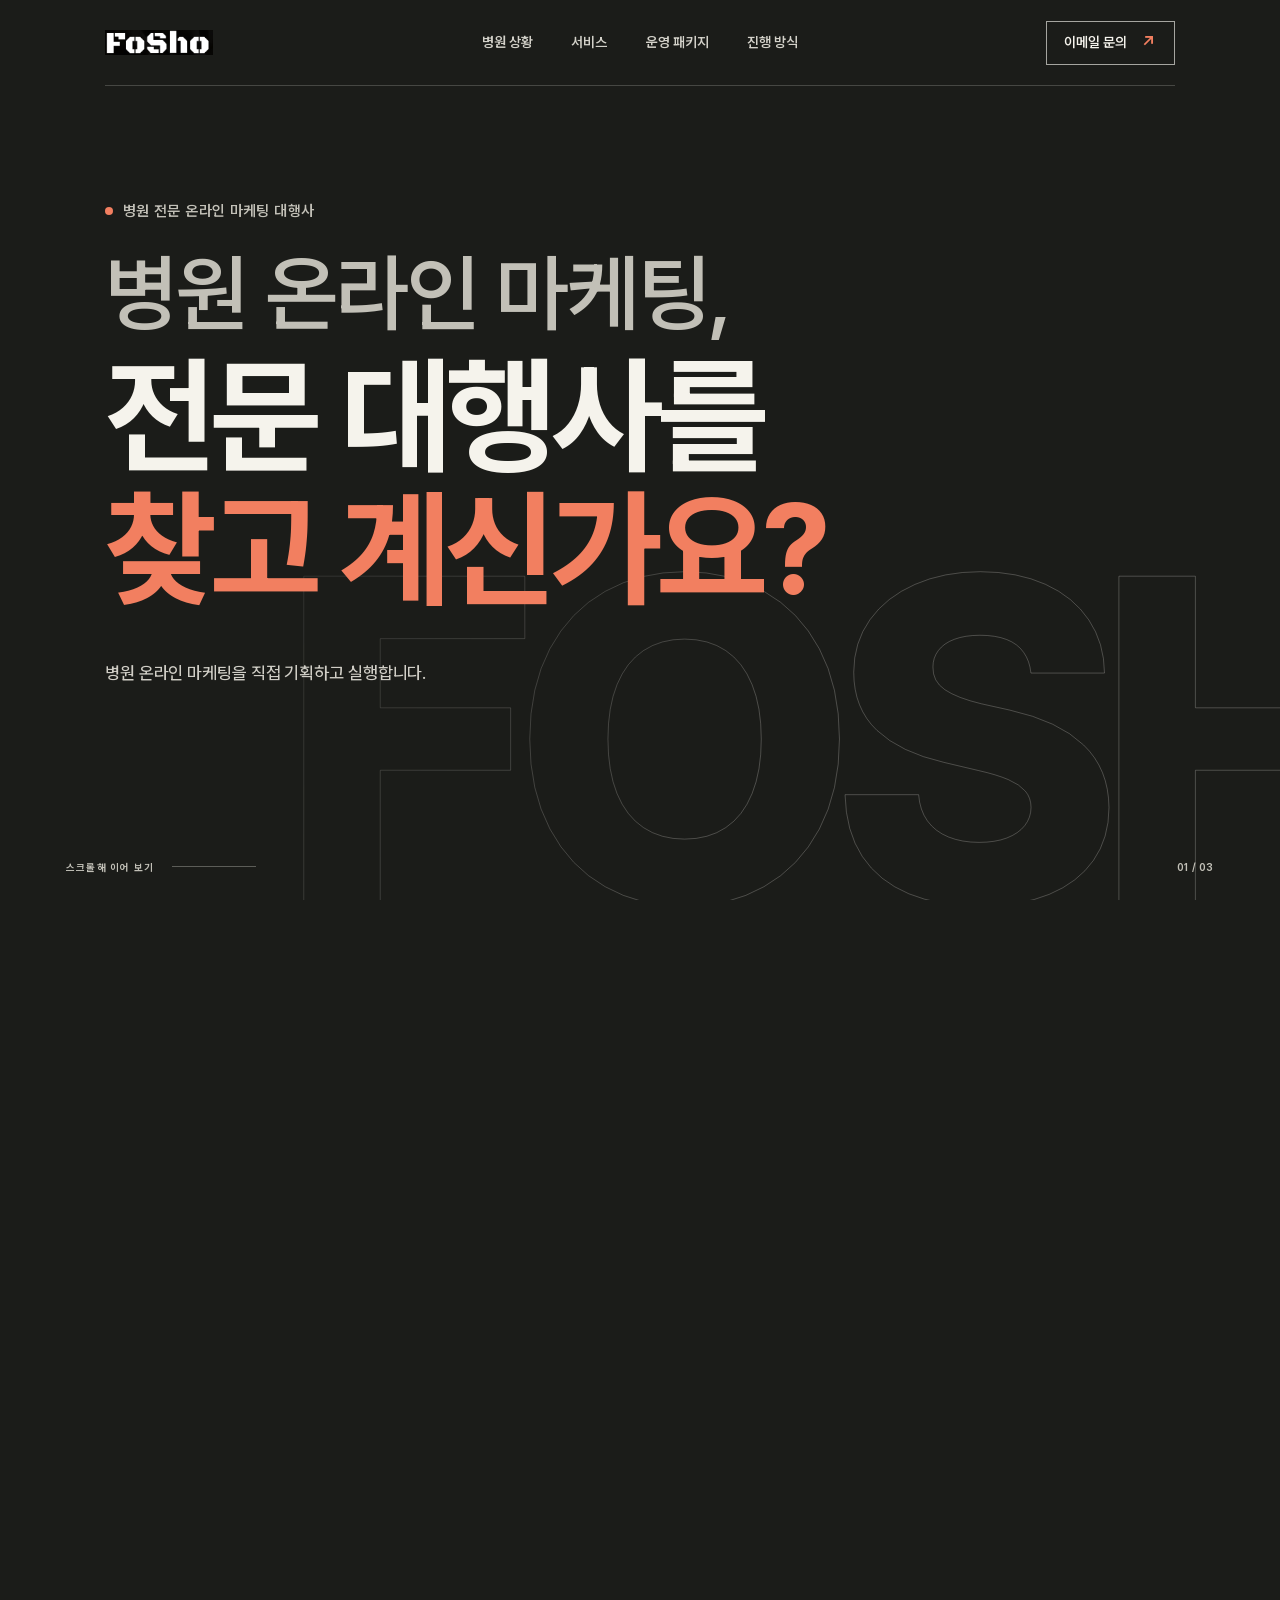
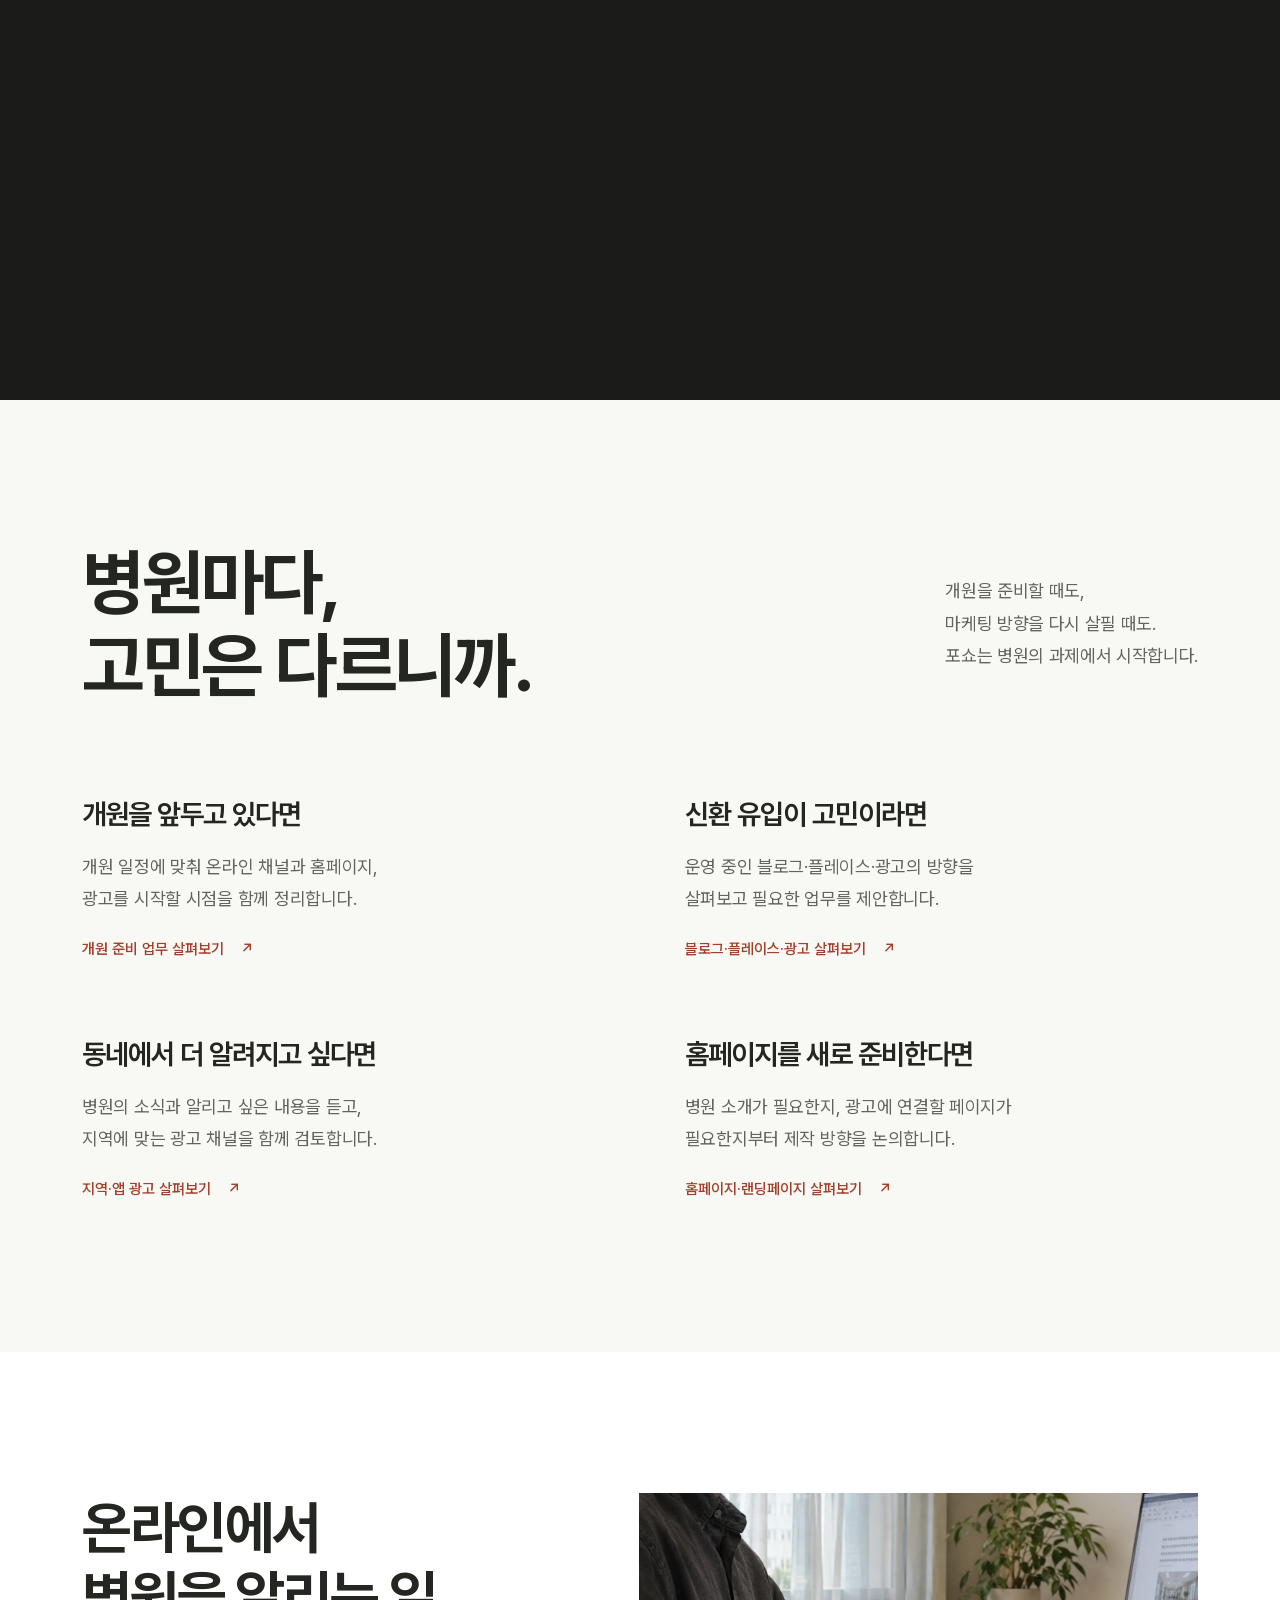
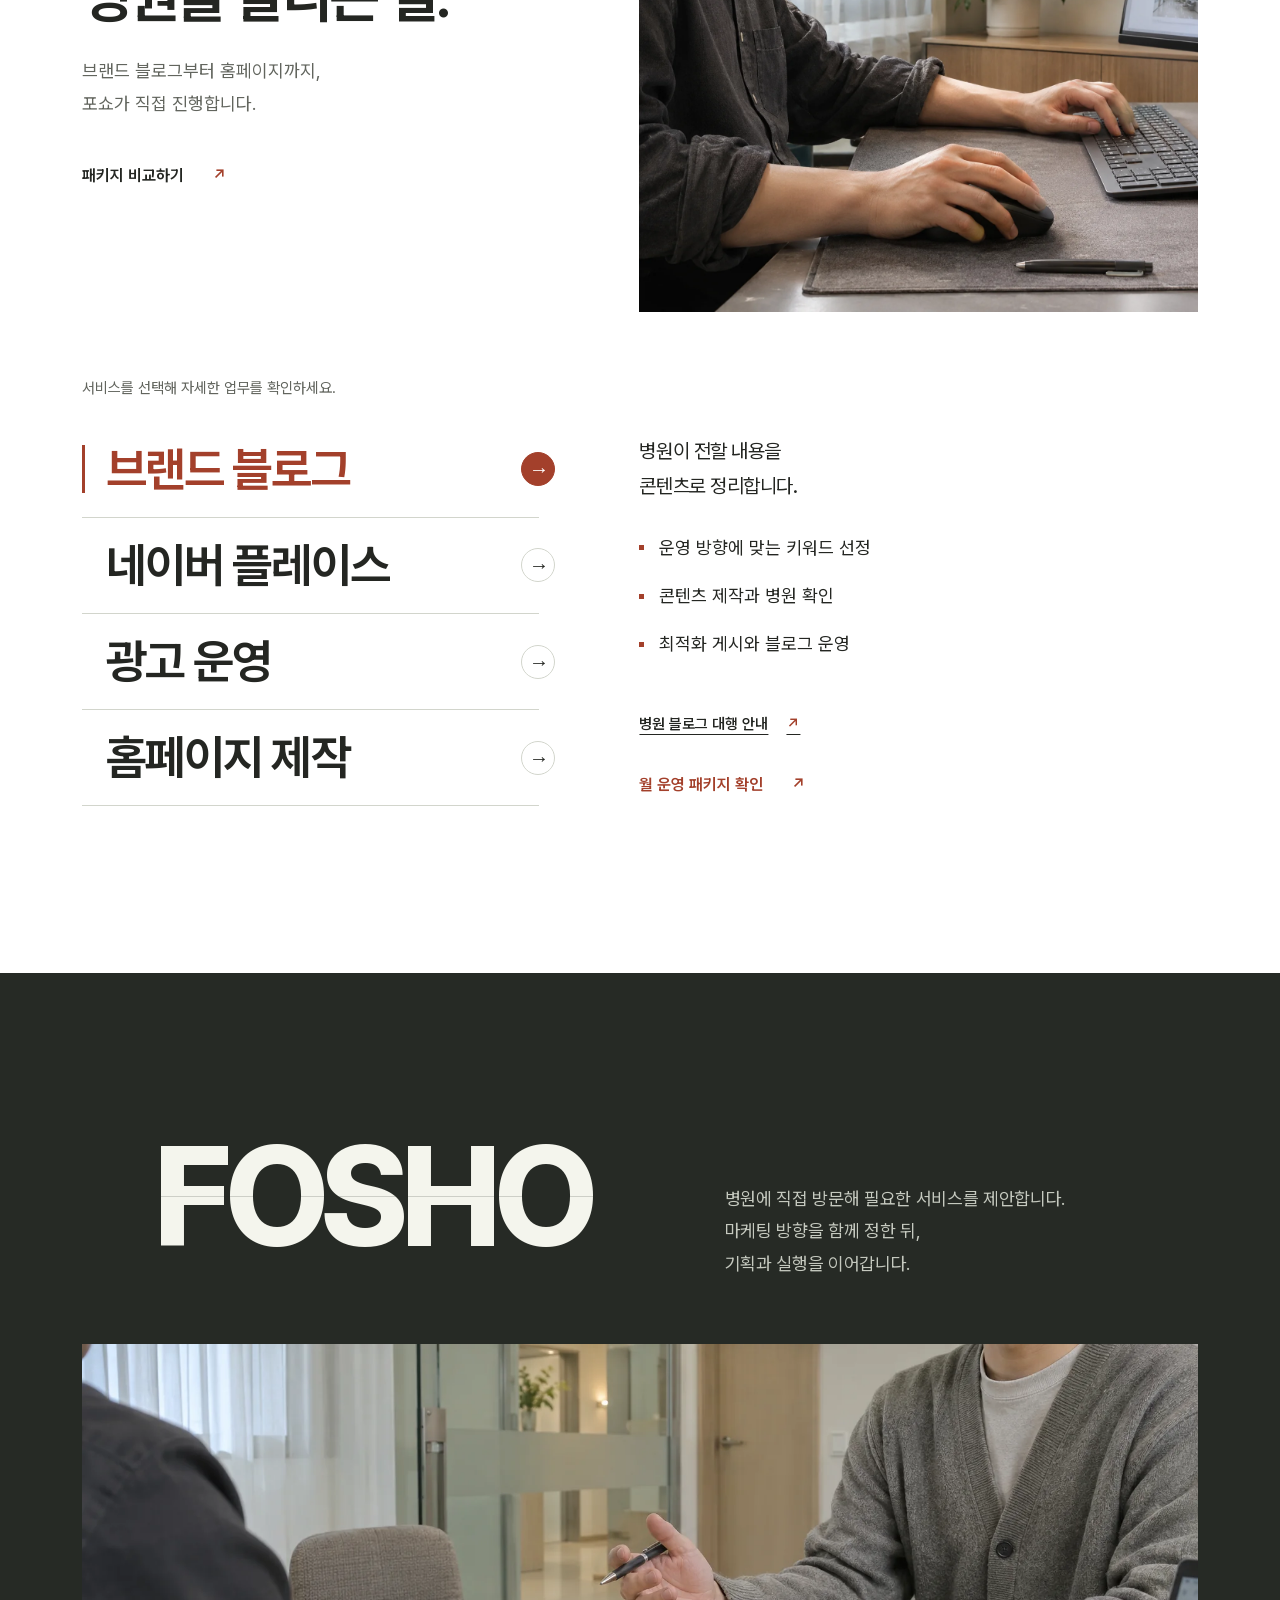
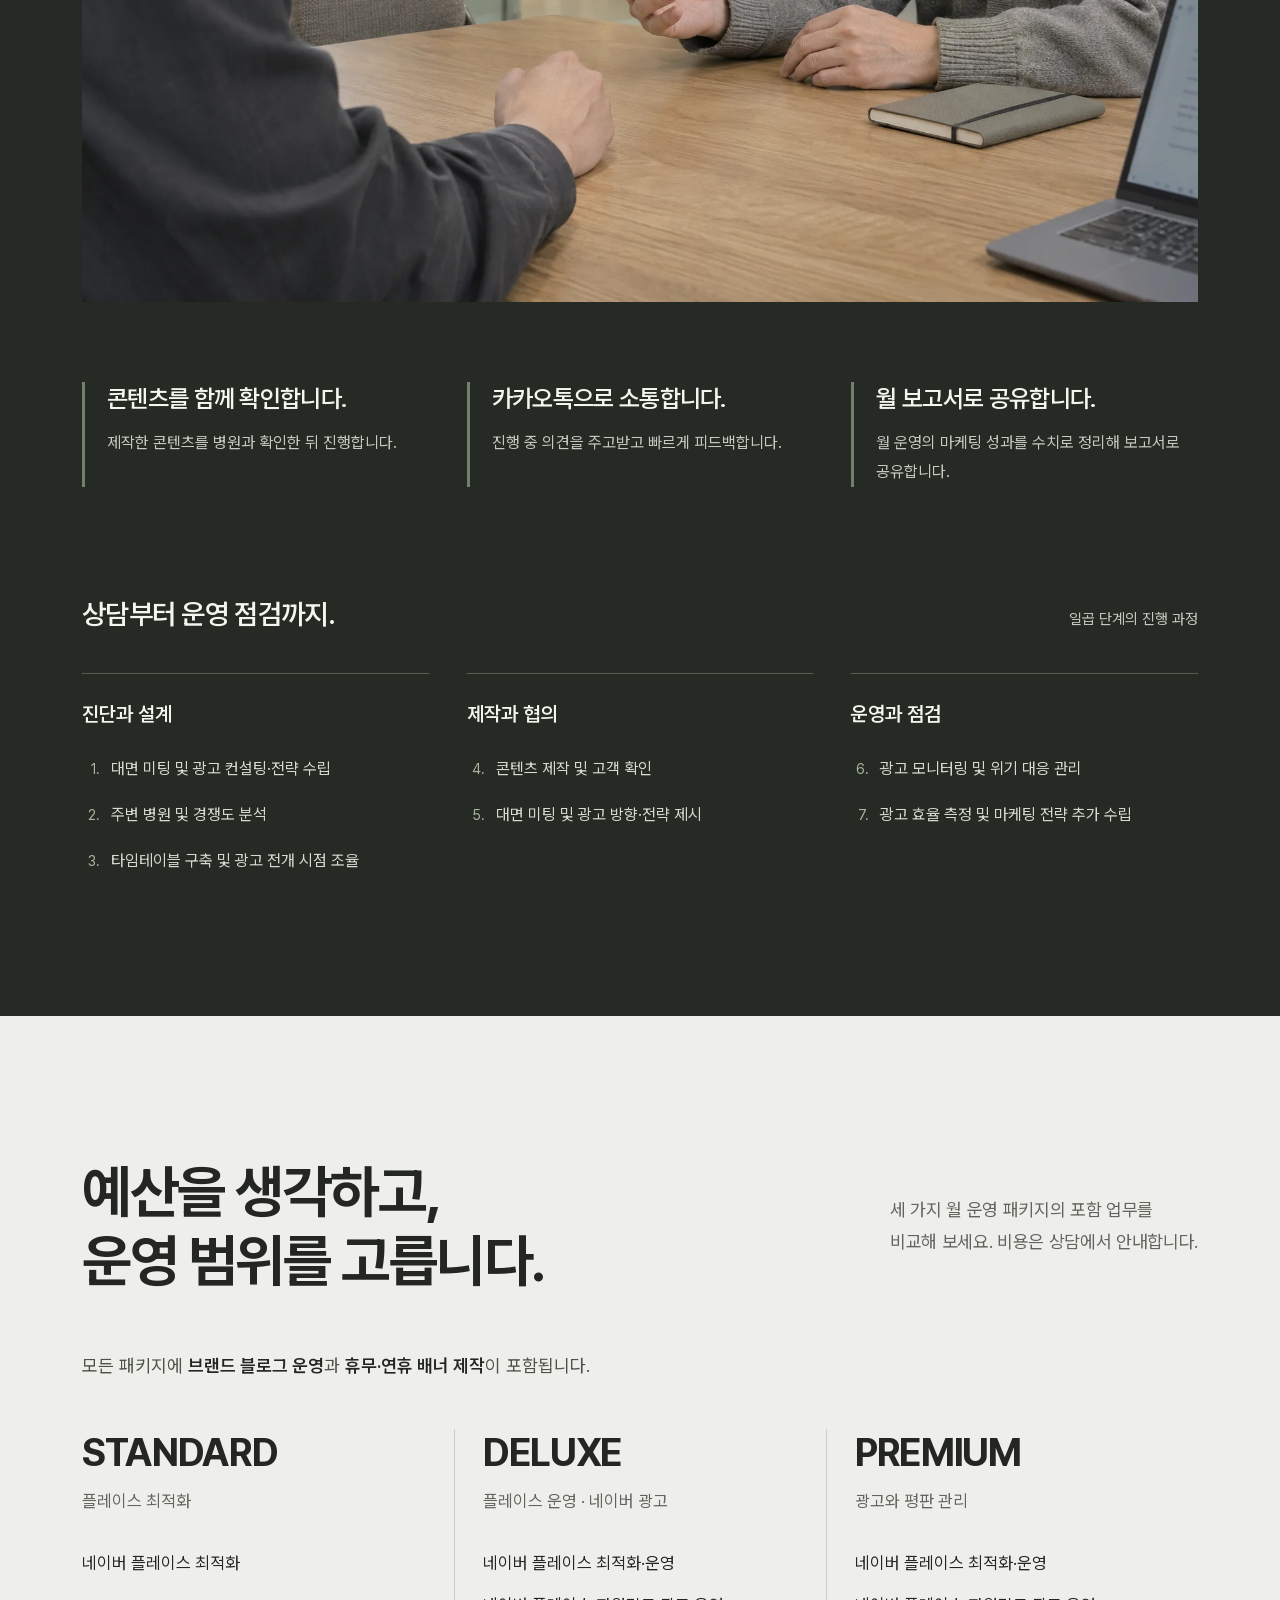
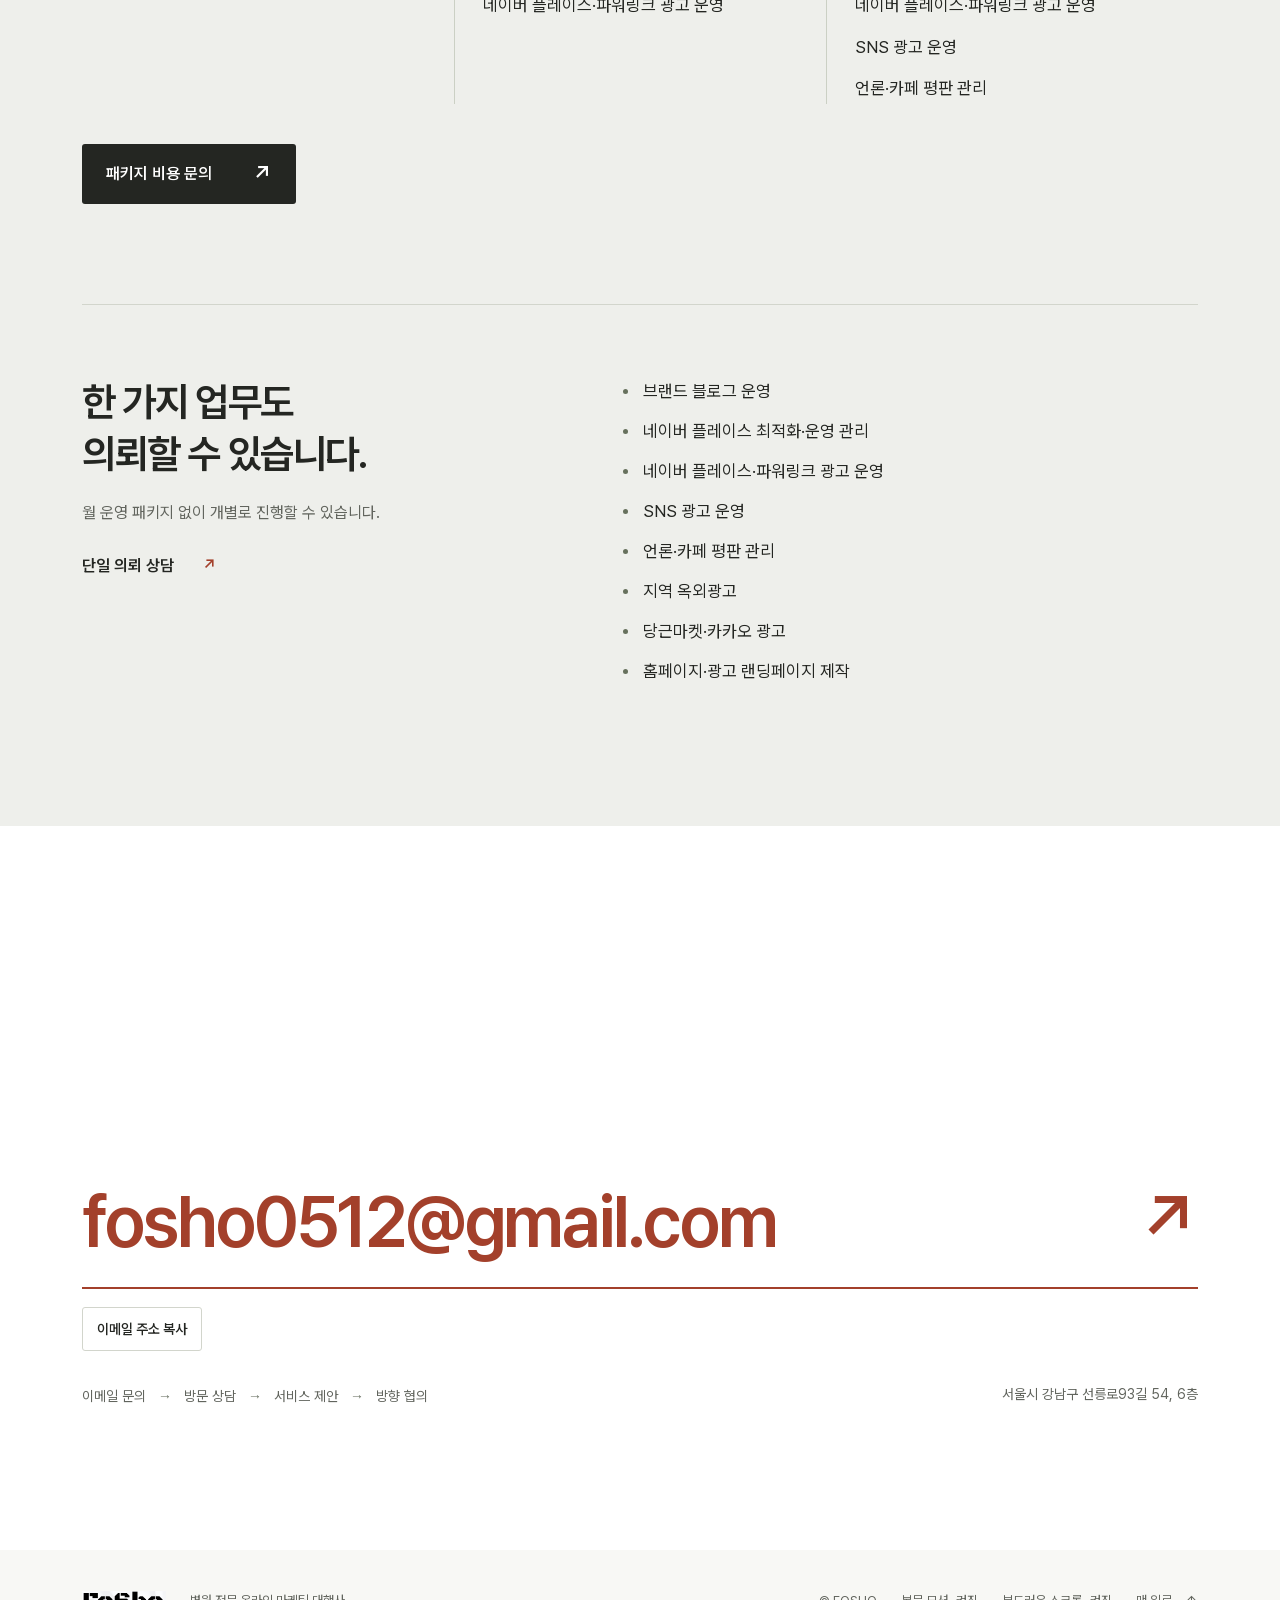
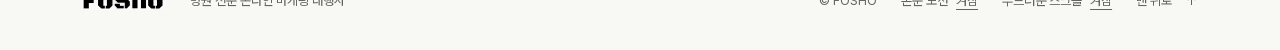
==== commit c868dc2b: "feat: publish approved V3 as the main homepage" ====
--- a/v3/index.html
+++ b/v3/index.html
@@ -5,20 +5,22 @@
   <meta name="viewport" content="width=device-width, initial-scale=1">
   <meta name="theme-color" content="#1b1c19">
   <meta name="description" content="병원 블로그, 네이버 플레이스, 광고 운영과 홈페이지 제작을 직접 진행하는 포쇼입니다. 방문 상담으로 방향을 협의하고 빠르게 피드백합니다.">
-  <meta name="robots" content="noindex, nofollow">
   <title>포쇼 V3 | 병원 마케팅 대행사</title>
-  <link rel="icon" href="../assets/fosho-wordmark.png">
-  <link rel="preload" href="../assets/fonts/PretendardVariable.woff2" as="font" type="font/woff2" crossorigin>
-  <link rel="stylesheet" href="opening.css?v=v3-20261020-05">
-  <link rel="stylesheet" href="styles.css?v=v3-timing-20261031-02">
+  <meta name="robots" content="noindex, follow">
+  <link rel="preload" href="../assets/fonts/FoshoSiteSubset.woff2" as="font" type="font/woff2" crossorigin>
+  <link rel="stylesheet" href="opening.css?v=v3-font-20261107-02">
+  <link rel="stylesheet" href="styles.css?v=v3-photo-motion-20261111-01">
   <link rel="stylesheet" href="../assets/vendor/lenis-1.3.27.css">
   <link rel="stylesheet" href="smooth-scroll.css?v=20261107-01">
   <script src="../assets/vendor/gsap.min.js?v=3.15.0" defer></script>
   <script src="../assets/vendor/ScrollTrigger.min.js?v=3.15.0" defer></script>
   <script src="story.js?v=v3-timing-20261031-02" defer></script>
-  <script src="page.js?v=v3-reveal-20261107-01" defer></script>
+  <script src="page.js?v=v3-body-motion-20261111-01" defer></script>
   <script src="../assets/vendor/lenis-1.3.27.min.js" defer></script>
   <script src="smooth-scroll.js?v=20261107-04" defer></script>
+  <link rel="shortcut icon" href="https://huynjuunn-glitch.github.io/fosho-homepage-site/favicon.ico" type="image/x-icon">
+  <link rel="icon" href="https://huynjuunn-glitch.github.io/fosho-homepage-site/assets/favicon.svg" type="image/svg+xml">
+  <link rel="apple-touch-icon" href="https://huynjuunn-glitch.github.io/fosho-homepage-site/assets/apple-touch-icon.png" sizes="180x180">
 <!-- Fosho SEO metadata -->
   <link rel="canonical" href="https://huynjuunn-glitch.github.io/fosho-homepage-site/">
   <meta property="og:type" content="website">
@@ -31,6 +33,11 @@
   <meta property="og:image:width" content="1200">
   <meta property="og:image:height" content="630">
   <meta property="og:image:alt" content="포쇼 — 병원 전문 온라인 마케팅 대행사">
+  <meta name="twitter:card" content="summary_large_image">
+  <meta name="twitter:title" content="포쇼 | 병원 마케팅 대행사·블로그·홈페이지 제작">
+  <meta name="twitter:description" content="병원 블로그, 네이버 플레이스, 광고 운영과 홈페이지 제작을 직접 진행하는 포쇼입니다. 방문 상담으로 방향을 협의하고 빠르게 피드백합니다.">
+  <meta name="twitter:image" content="https://huynjuunn-glitch.github.io/fosho-homepage-site/assets/fosho-share.png">
+  <meta name="twitter:image:alt" content="포쇼 — 병원 전문 온라인 마케팅 대행사">
   <script type="application/ld+json">
 {
   "@context": "https://schema.org",
@@ -77,7 +84,7 @@
 }
   </script>
 <!-- /Fosho SEO metadata -->
-  <link rel="stylesheet" href="../seo-links.css?v=20261023-01">
+  <link rel="stylesheet" href="../seo-links.css?v=20261107-01">
 </head>
 <body>
   <a class="skip-link" href="#situations">본문으로 건너뛰기</a>
@@ -160,10 +167,15 @@
 
     <section class="expertise section-space" id="services" aria-labelledby="services-title">
       <div class="wrap expertise-layout">
-        <div class="expertise-intro" data-reveal>
+        <div class="expertise-intro">
+          <div class="expertise-intro-copy" data-reveal>
           <h2 class="section-title" id="services-title">온라인에서<br> 병원을 알리는 일.</h2>
           <p>브랜드 블로그부터 홈페이지까지,<br> 포쇼가 직접 진행합니다.</p>
           <a class="text-link" href="#packages">패키지 비교하기 <span aria-hidden="true">↗</span></a>
+          </div>
+          <figure class="work-photo service-photo" data-reveal>
+            <img src="../assets/photography/content-work-v1.webp" width="1448" height="1086" alt="문서를 검토하는 손과 작업 공간" loading="lazy" decoding="async">
+          </figure>
         </div>
         <p class="service-selection-hint" data-service-hint hidden>서비스를 선택해 자세한 업무를 확인하세요.</p>
         <div class="service-browser" data-service-browser>
@@ -222,6 +234,9 @@
           <p class="intro-copy">병원에 직접 방문해 필요한 서비스를 제안합니다.<br> 마케팅 방향을 함께 정한 뒤,<br> 기획과 실행을 이어갑니다.</p>
           </div>
         </div>
+        <figure class="work-photo collaboration-photo" data-reveal>
+          <img src="../assets/photography/consultation-v1.webp" width="1774" height="887" alt="테이블을 사이에 두고 의견을 나누는 두 사람" loading="lazy" decoding="async">
+        </figure>
         <div class="working-principles">
           <article data-reveal><h3>콘텐츠를 함께 확인합니다.</h3><p>제작한 콘텐츠를 병원과 확인한 뒤 진행합니다.</p></article>
           <article data-reveal><h3>카카오톡으로 소통합니다.</h3><p>진행 중 의견을 주고받고 빠르게 피드백합니다.</p></article>
@@ -274,6 +289,6 @@
       </div>
     </section>
   </main>
-  <footer class="footer"><div class="wrap footer-inner"><a class="brand" href="#top" aria-label="포쇼 처음으로"><img src="../assets/fosho-wordmark.png" width="92" height="30" alt="포쇼"></a><p>병원 전문 온라인 마케팅 대행사</p><span>© FOSHO</span><button class="smooth-scroll-toggle" type="button" data-smooth-toggle aria-pressed="false" hidden>부드러운 스크롤 <span data-smooth-status>꺼짐</span></button><a href="#top">맨 위로 <span aria-hidden="true">↑</span></a></div></footer>
+  <footer class="footer"><div class="wrap footer-inner"><a class="brand" href="#top" aria-label="포쇼 처음으로"><img src="../assets/fosho-wordmark.png" width="92" height="30" alt="포쇼"></a><p>병원 전문 온라인 마케팅 대행사</p><span>© FOSHO</span><button class="smooth-scroll-toggle" type="button" data-body-motion-toggle aria-pressed="false" hidden>본문 모션 <span data-body-motion-status>줄임</span></button><button class="smooth-scroll-toggle" type="button" data-smooth-toggle aria-pressed="false" hidden>부드러운 스크롤 <span data-smooth-status>꺼짐</span></button><a href="#top">맨 위로 <span aria-hidden="true">↑</span></a></div></footer>
 </body>
 </html>
--- a/v3/opening.css
+++ b/v3/opening.css
@@ -1,7 +1,7 @@
 /* V2 opening copied into V3 without changing its type scale or breakpoints. */
 @font-face {
-  font-family: "Pretendard Variable";
-  src: url("../assets/fonts/PretendardVariable.woff2") format("woff2");
+  font-family: "Fosho Site";
+  src: url("../assets/fonts/FoshoSiteSubset.woff2") format("woff2");
   font-style: normal;
   font-weight: 100 900;
   font-display: swap;
@@ -21,7 +21,7 @@
   --gutter: clamp(22px, 5.15vw, 80px);
   --measure: 1320px;
   --ease-out: cubic-bezier(.19, 1, .22, 1);
-  font-family: "Pretendard Variable", Pretendard, sans-serif;
+  font-family: "Fosho Site", "Pretendard Variable", Pretendard, sans-serif;
   font-synthesis: none;
   text-rendering: optimizeLegibility;
   -webkit-font-smoothing: antialiased;
@@ -45,7 +45,7 @@
   overflow-wrap: break-word;
 }
 
-body, button, a { font-family: "Pretendard Variable", Pretendard, sans-serif; }
+body, button, a { font-family: "Fosho Site", "Pretendard Variable", Pretendard, sans-serif; }
 a { color: inherit; }
 button, a { -webkit-tap-highlight-color: transparent; }
 a:focus-visible, button:focus-visible {
--- a/v3/styles.css
+++ b/v3/styles.css
@@ -274,3 +274,23 @@
   .opening-graphic { right: -38%; bottom: .15em; font-size: 78vw; }
   .partnership-split-word { font-size: clamp(90px,24vw,130px); }
 }
+
+/* Approved photographs: preserve the existing type, service grid and motion. */
+.work-photo { min-width: 0; margin: 0; overflow: hidden; }
+.work-photo img { display: block; width: 100%; height: 100%; object-fit: cover; }
+.expertise-intro-copy { min-width: 0; }
+.expertise-intro-copy p { margin-top: 24px; }
+.expertise-intro-copy .text-link { margin-top: 34px; }
+.service-photo { aspect-ratio: 4 / 3; }
+.collaboration-photo { aspect-ratio: 2 / 1; margin-top: 64px; }
+[data-body-motion-status] { text-decoration: underline; text-underline-offset: 4px; }
+@media (min-width:701px) and (max-width:1023px) {
+  .footer-inner { flex-wrap: wrap; }
+}
+@media (max-width:700px) {
+  .expertise-intro-copy p { margin-top: 20px; }
+  .expertise-intro-copy .text-link { margin-top: 15px; }
+  .service-photo { aspect-ratio: 16 / 10; margin-top: 28px; }
+  .collaboration-photo { aspect-ratio: 4 / 3; margin-top: 40px; }
+  .collaboration-photo img { object-position: 55% center; }
+}
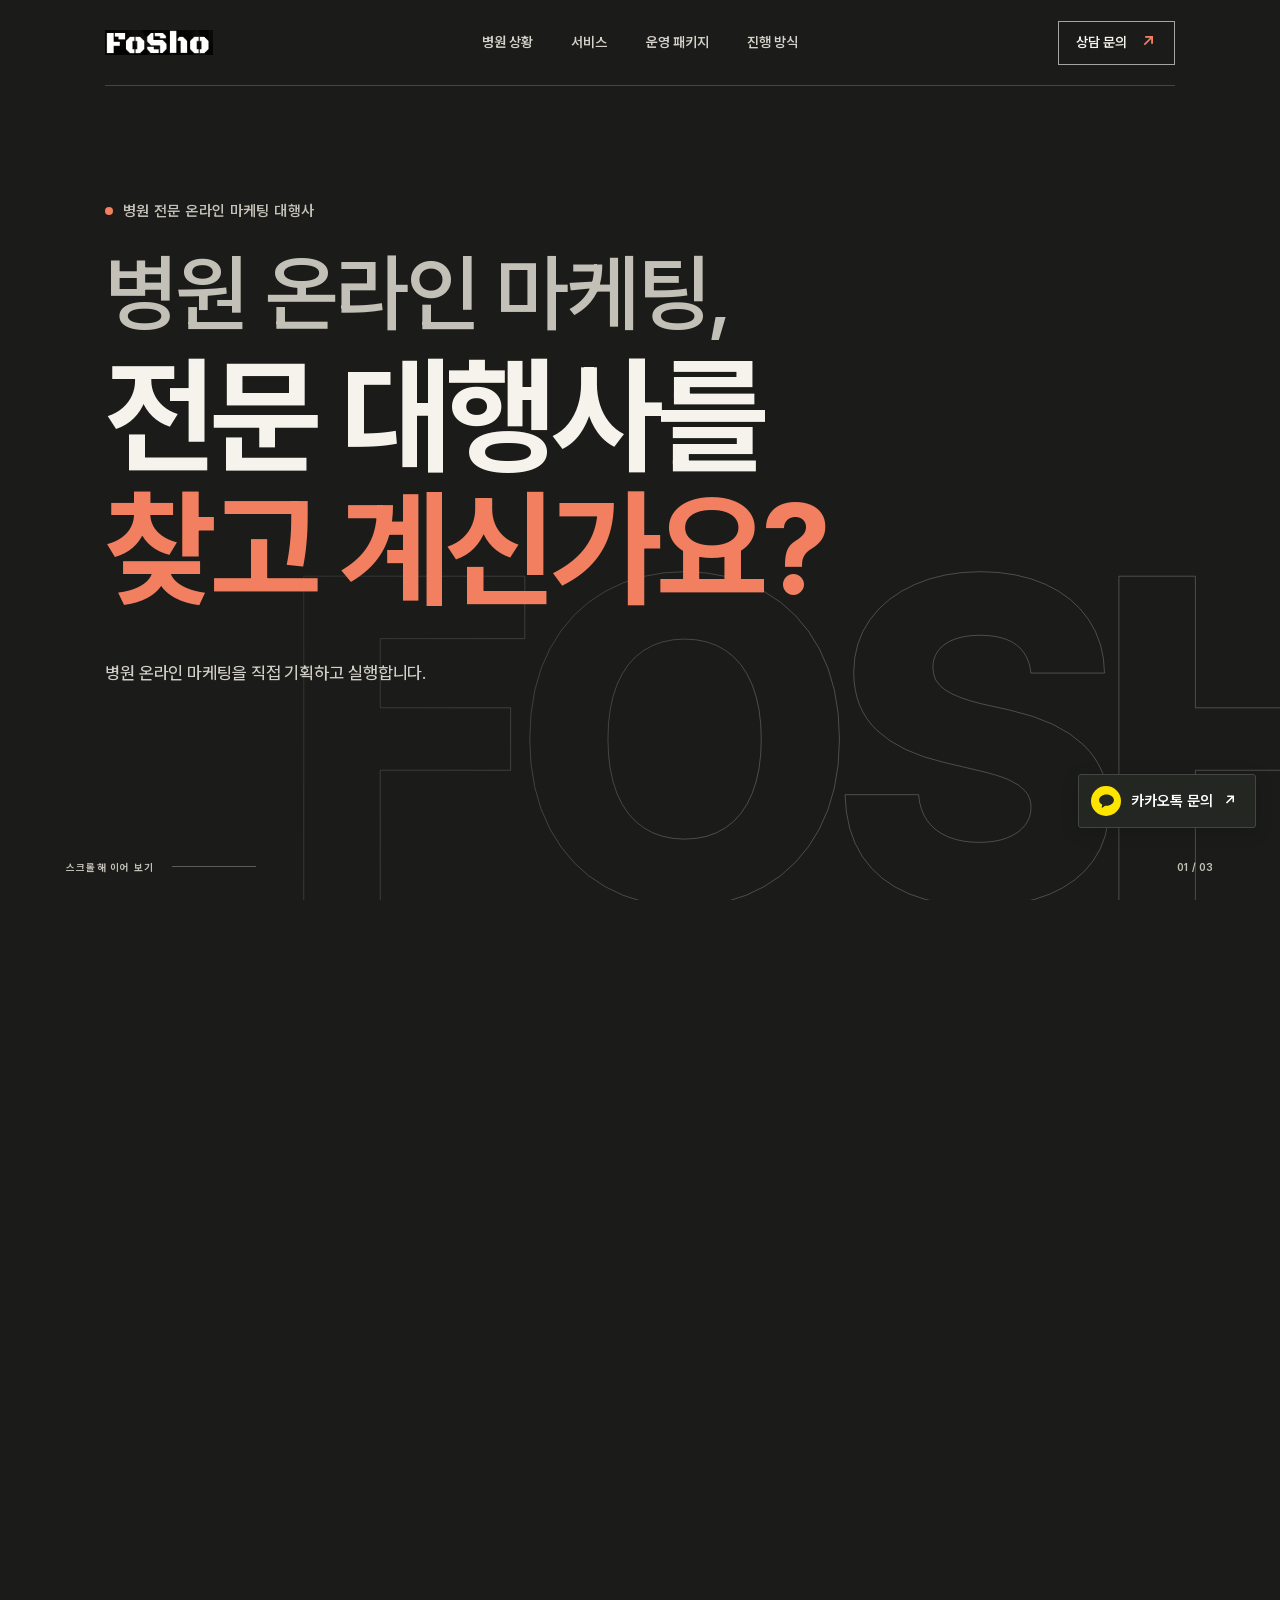
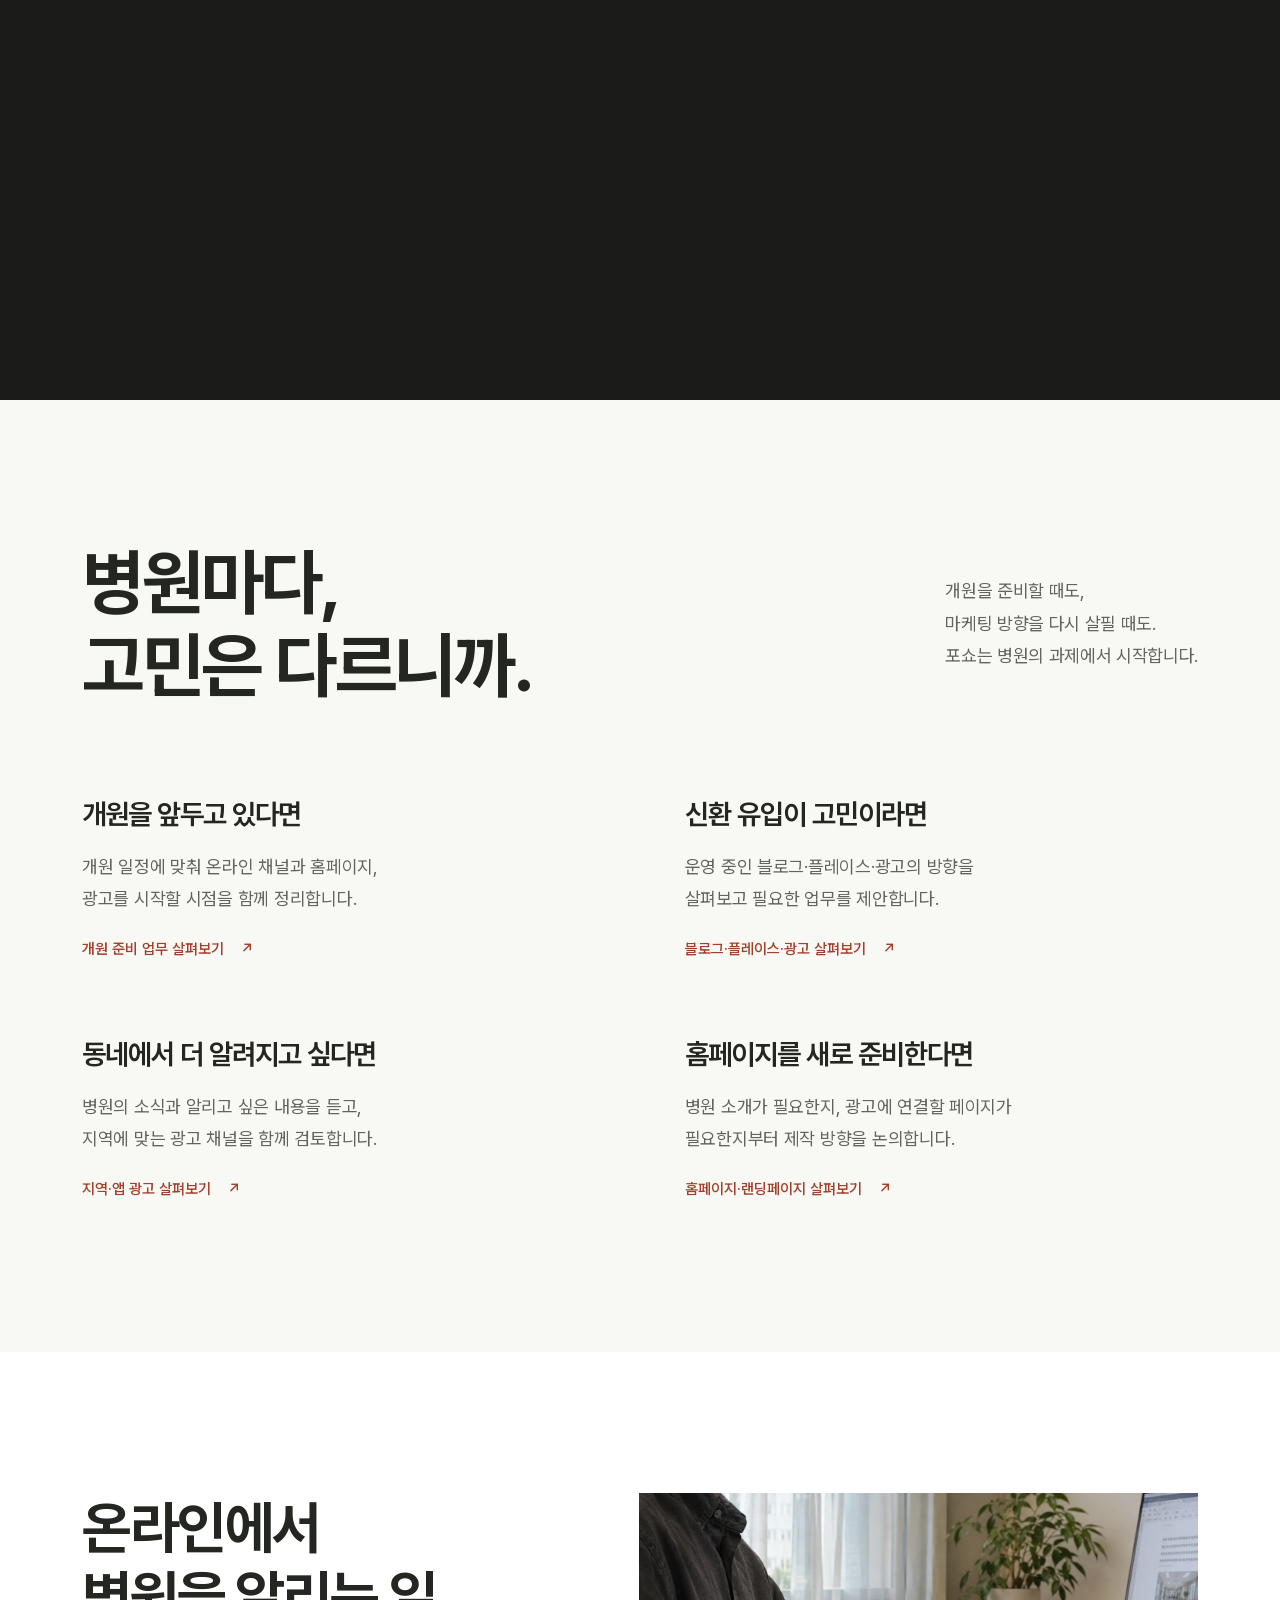
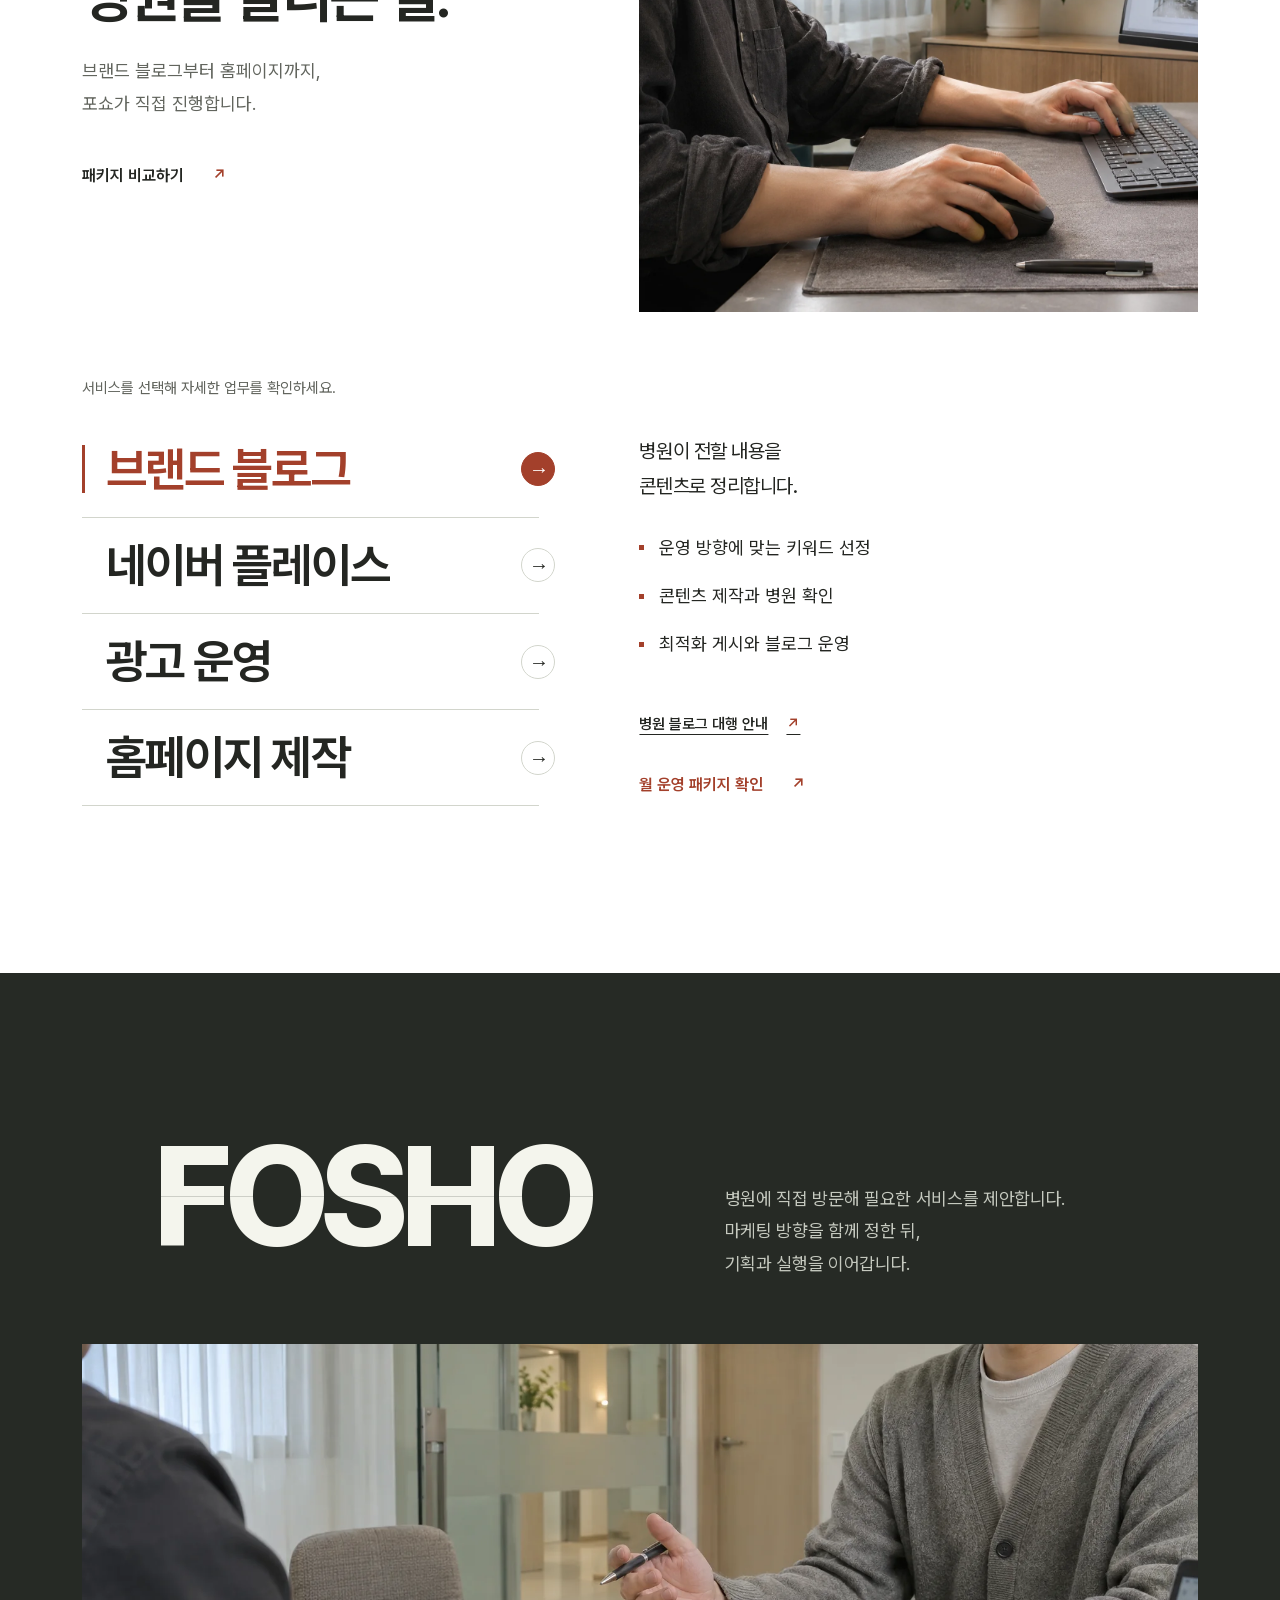
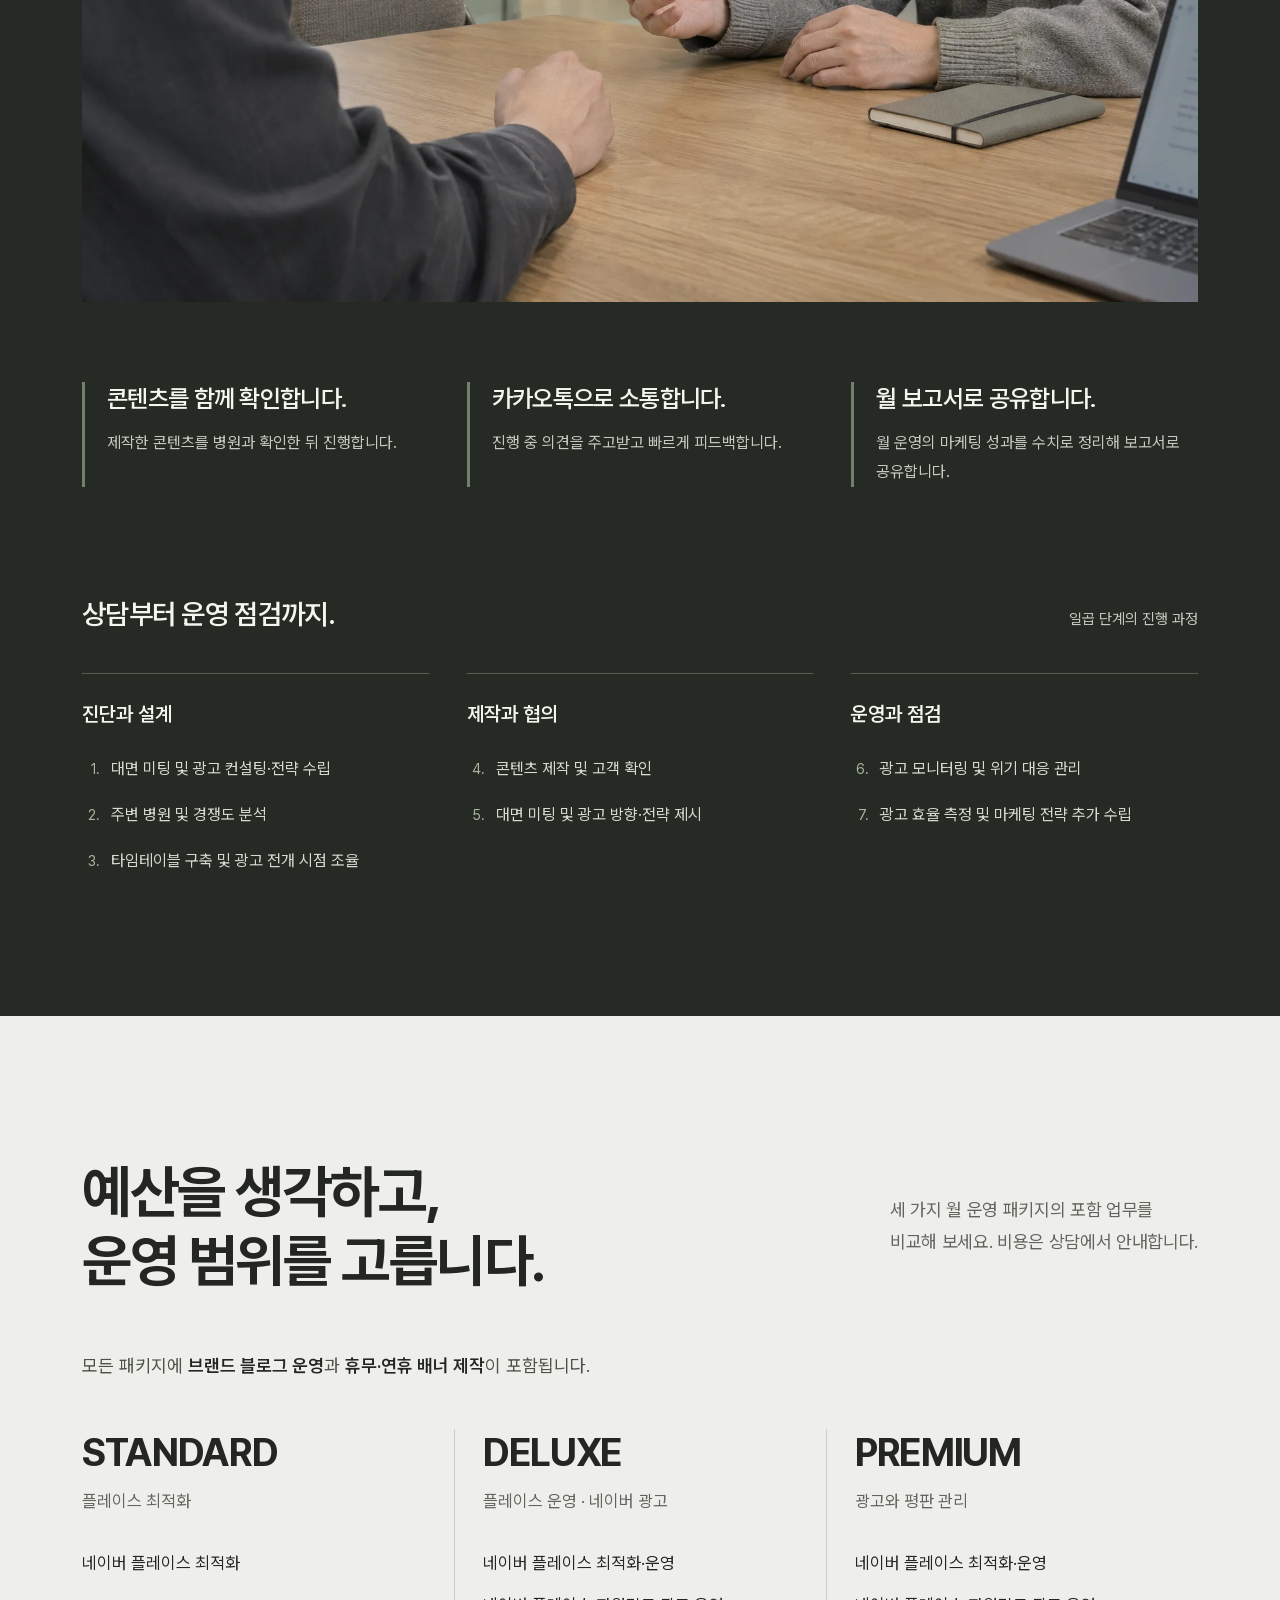
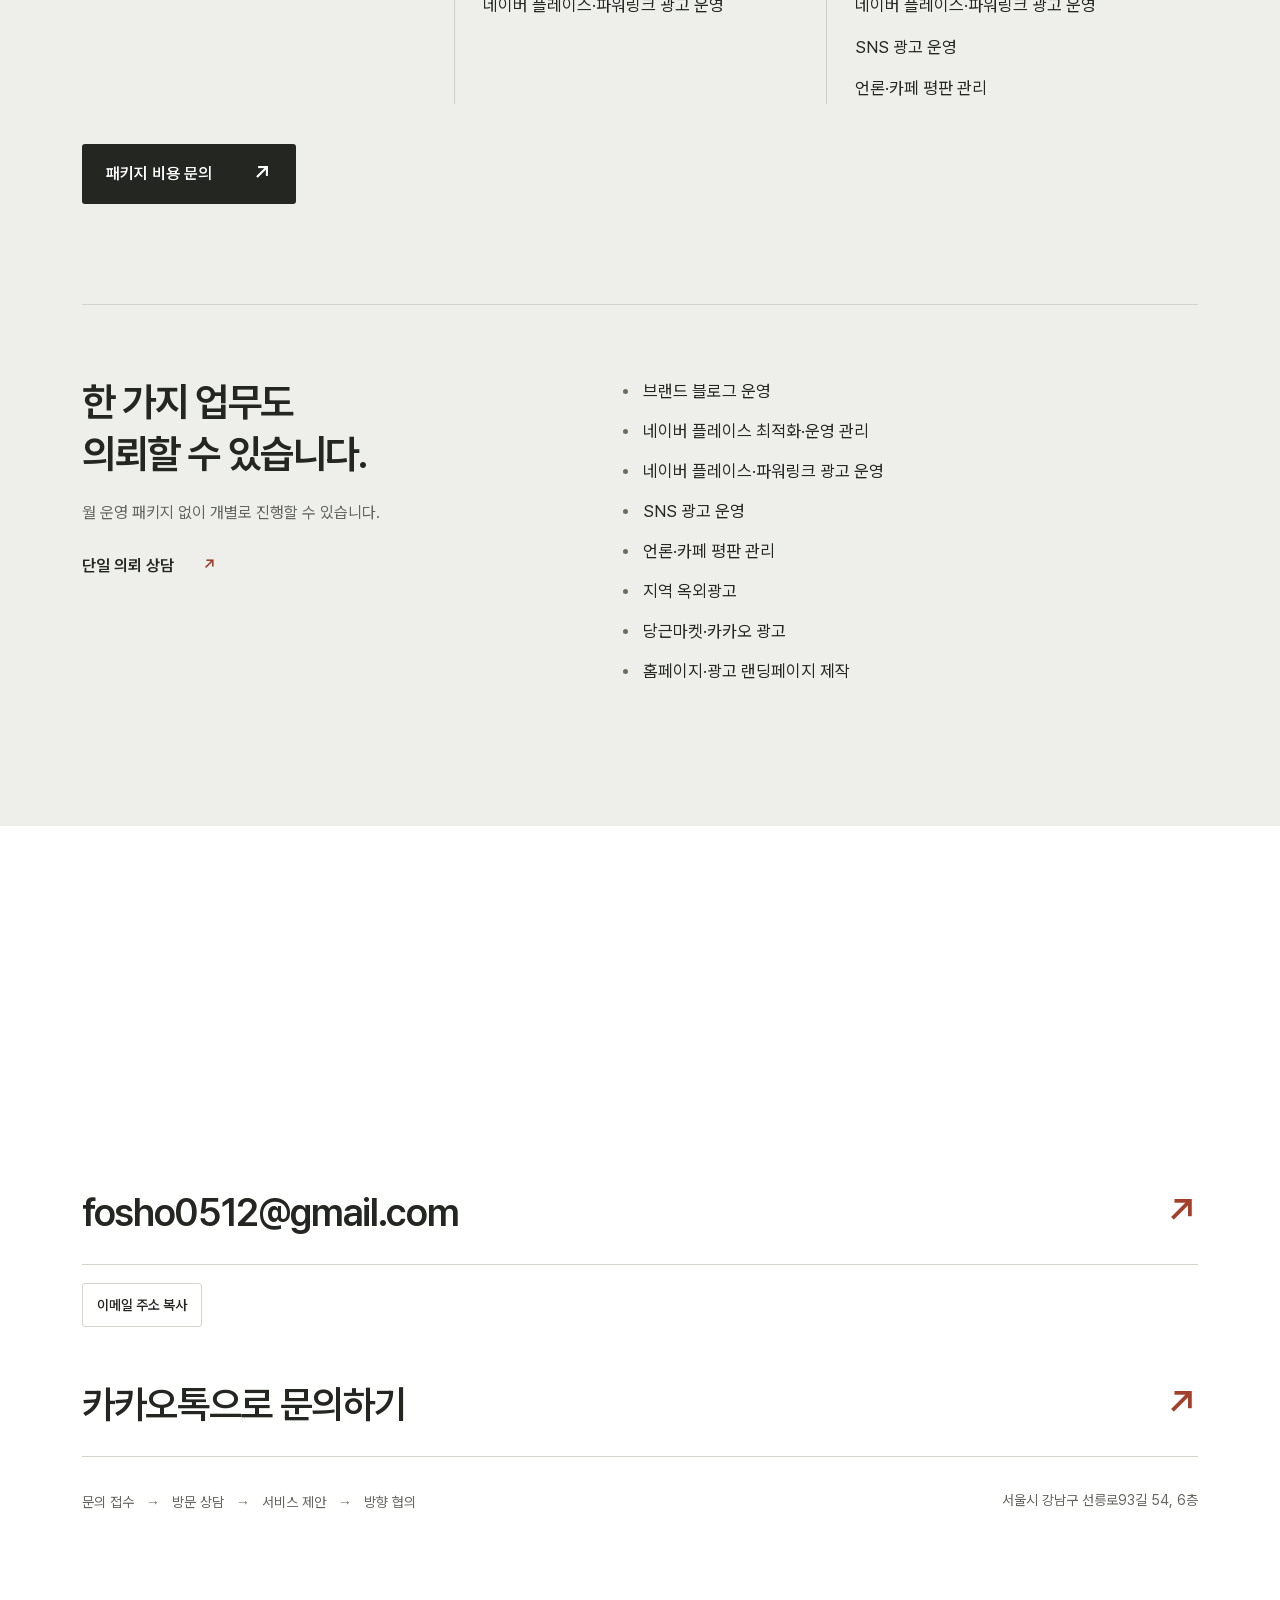
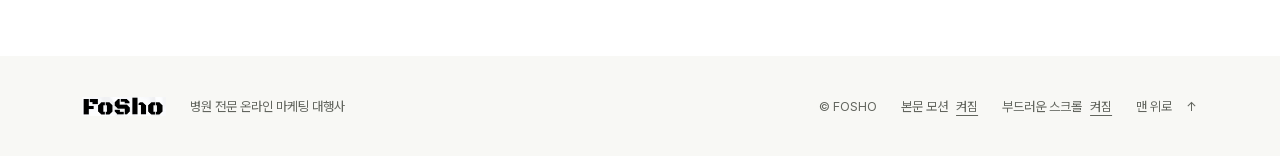
==== commit c5b2041c: "chore: prepare fosho.co.kr canonical URLs" ====
--- a/v3/index.html
+++ b/v3/index.html
@@ -9,34 +9,35 @@
   <meta name="robots" content="noindex, follow">
   <link rel="preload" href="../assets/fonts/FoshoSiteSubset.woff2" as="font" type="font/woff2" crossorigin>
   <link rel="stylesheet" href="opening.css?v=v3-font-20261107-02">
-  <link rel="stylesheet" href="styles.css?v=v3-photo-motion-20261111-01">
+  <link rel="stylesheet" href="styles.css?v=v3-contact-20261112-03">
   <link rel="stylesheet" href="../assets/vendor/lenis-1.3.27.css">
   <link rel="stylesheet" href="smooth-scroll.css?v=20261107-01">
   <script src="../assets/vendor/gsap.min.js?v=3.15.0" defer></script>
   <script src="../assets/vendor/ScrollTrigger.min.js?v=3.15.0" defer></script>
   <script src="story.js?v=v3-timing-20261031-02" defer></script>
-  <script src="page.js?v=v3-body-motion-20261111-01" defer></script>
+  <script src="page.js?v=v3-body-default-on-20261111-02" defer></script>
   <script src="../assets/vendor/lenis-1.3.27.min.js" defer></script>
-  <script src="smooth-scroll.js?v=20261107-04" defer></script>
-  <link rel="shortcut icon" href="https://huynjuunn-glitch.github.io/fosho-homepage-site/favicon.ico" type="image/x-icon">
-  <link rel="icon" href="https://huynjuunn-glitch.github.io/fosho-homepage-site/assets/favicon.svg" type="image/svg+xml">
-  <link rel="apple-touch-icon" href="https://huynjuunn-glitch.github.io/fosho-homepage-site/assets/apple-touch-icon.png" sizes="180x180">
+  <script src="smooth-scroll.js?v=20261111-default-on-01" defer></script>
+  <script src="contact.js?v=20261112-01" defer></script>
+  <link rel="shortcut icon" href="https://fosho.co.kr/favicon.ico" type="image/x-icon">
+  <link rel="icon" href="https://fosho.co.kr/assets/favicon.svg" type="image/svg+xml">
+  <link rel="apple-touch-icon" href="https://fosho.co.kr/assets/apple-touch-icon.png" sizes="180x180">
 <!-- Fosho SEO metadata -->
-  <link rel="canonical" href="https://huynjuunn-glitch.github.io/fosho-homepage-site/">
+  <link rel="canonical" href="https://fosho.co.kr/">
   <meta property="og:type" content="website">
   <meta property="og:locale" content="ko_KR">
   <meta property="og:site_name" content="포쇼">
   <meta property="og:title" content="포쇼 | 병원 마케팅 대행사·블로그·홈페이지 제작">
   <meta property="og:description" content="병원 블로그, 네이버 플레이스, 광고 운영과 홈페이지 제작을 직접 진행하는 포쇼입니다. 방문 상담으로 방향을 협의하고 빠르게 피드백합니다.">
-  <meta property="og:url" content="https://huynjuunn-glitch.github.io/fosho-homepage-site/">
-  <meta property="og:image" content="https://huynjuunn-glitch.github.io/fosho-homepage-site/assets/fosho-share.png">
+  <meta property="og:url" content="https://fosho.co.kr/">
+  <meta property="og:image" content="https://fosho.co.kr/assets/fosho-share.png">
   <meta property="og:image:width" content="1200">
   <meta property="og:image:height" content="630">
   <meta property="og:image:alt" content="포쇼 — 병원 전문 온라인 마케팅 대행사">
   <meta name="twitter:card" content="summary_large_image">
   <meta name="twitter:title" content="포쇼 | 병원 마케팅 대행사·블로그·홈페이지 제작">
   <meta name="twitter:description" content="병원 블로그, 네이버 플레이스, 광고 운영과 홈페이지 제작을 직접 진행하는 포쇼입니다. 방문 상담으로 방향을 협의하고 빠르게 피드백합니다.">
-  <meta name="twitter:image" content="https://huynjuunn-glitch.github.io/fosho-homepage-site/assets/fosho-share.png">
+  <meta name="twitter:image" content="https://fosho.co.kr/assets/fosho-share.png">
   <meta name="twitter:image:alt" content="포쇼 — 병원 전문 온라인 마케팅 대행사">
   <script type="application/ld+json">
 {
@@ -44,12 +45,12 @@
   "@graph": [
     {
       "@type": "Organization",
-      "@id": "https://huynjuunn-glitch.github.io/fosho-homepage-site/#organization",
+      "@id": "https://fosho.co.kr/#organization",
       "name": "포쇼",
       "alternateName": "Fosho",
-      "url": "https://huynjuunn-glitch.github.io/fosho-homepage-site/",
+      "url": "https://fosho.co.kr/",
       "email": "fosho0512@gmail.com",
-      "logo": "https://huynjuunn-glitch.github.io/fosho-homepage-site/assets/fosho-wordmark.png",
+      "logo": "https://fosho.co.kr/assets/fosho-wordmark.png",
       "address": {
         "@type": "PostalAddress",
         "streetAddress": "선릉로93길 54, 6층",
@@ -60,24 +61,24 @@
     },
     {
       "@type": "WebSite",
-      "@id": "https://huynjuunn-glitch.github.io/fosho-homepage-site/#website",
-      "url": "https://huynjuunn-glitch.github.io/fosho-homepage-site/",
+      "@id": "https://fosho.co.kr/#website",
+      "url": "https://fosho.co.kr/",
       "name": "포쇼",
       "alternateName": "Fosho",
       "inLanguage": "ko-KR",
       "publisher": {
-        "@id": "https://huynjuunn-glitch.github.io/fosho-homepage-site/#organization"
+        "@id": "https://fosho.co.kr/#organization"
       }
     },
     {
       "@type": "WebPage",
-      "@id": "https://huynjuunn-glitch.github.io/fosho-homepage-site/#webpage",
-      "url": "https://huynjuunn-glitch.github.io/fosho-homepage-site/",
+      "@id": "https://fosho.co.kr/#webpage",
+      "url": "https://fosho.co.kr/",
       "name": "포쇼 | 병원 마케팅 대행사·블로그·홈페이지 제작",
       "description": "병원 블로그, 네이버 플레이스, 광고 운영과 홈페이지 제작을 직접 진행하는 포쇼입니다. 방문 상담으로 방향을 협의하고 빠르게 피드백합니다.",
       "inLanguage": "ko-KR",
       "isPartOf": {
-        "@id": "https://huynjuunn-glitch.github.io/fosho-homepage-site/#website"
+        "@id": "https://fosho.co.kr/#website"
       }
     }
   ]
@@ -97,7 +98,7 @@
           <nav class="site-nav" aria-label="주요 메뉴">
             <a href="#situations">병원 상황</a><a href="#services">서비스</a><a href="#packages">운영 패키지</a><a href="#process">진행 방식</a>
           </nav>
-          <a class="header-cta" href="mailto:fosho0512@gmail.com?subject=포쇼%20마케팅%20상담%20문의">이메일 문의 <span aria-hidden="true">↗</span></a>
+          <a class="header-cta" href="#contact">상담 문의 <span aria-hidden="true">↗</span></a>
         </header>
         <div class="opening-content">
           <article class="story-frame story-frame--question" data-story-frame="1" aria-labelledby="hero-title">
@@ -282,13 +283,15 @@
 
     <section class="inquiry section-space" id="contact" aria-labelledby="contact-title">
       <div class="wrap">
-        <div class="inquiry-top" data-reveal><h2 id="contact-title">병원 마케팅,<br> 포쇼와 상의하세요.</h2><p>관심 있는 업무와 병원의 고민을 이메일로 남겨 주세요. 방문 상담에서 필요한 서비스와 마케팅 방향을 함께 논의합니다.</p></div>
+        <div class="inquiry-top" data-reveal><h2 id="contact-title">병원 마케팅,<br> 포쇼와 상의하세요.</h2><p>관심 있는 업무와 병원의 고민을 편한 방법으로 남겨 주세요. 방문 상담에서 필요한 서비스와 마케팅 방향을 함께 논의합니다.</p></div>
         <a class="inquiry-email" href="mailto:fosho0512@gmail.com?subject=포쇼%20마케팅%20상담%20문의&amp;body=관심%20있는%20업무%3A%0A궁금한%20점%3A" data-reveal><span>fosho0512@gmail.com</span><span class="email-arrow" aria-hidden="true">↗</span></a>
         <div class="inquiry-tools"><button class="copy-email" type="button" data-copy-email aria-describedby="email-copy-status">이메일 주소 복사</button><p class="copy-status" id="email-copy-status" role="status"></p></div>
-        <div class="inquiry-bottom"><ol class="inquiry-flow" aria-label="상담 순서"><li>이메일 문의</li><li>방문 상담</li><li>서비스 제안</li><li>방향 협의</li></ol><address>서울시 강남구 선릉로93길 54, 6층</address></div>
+        <a class="inquiry-kakao" href="https://open.kakao.com/o/gVjHzVJi" target="_blank" rel="noopener noreferrer"><span>카카오톡으로 문의하기</span><span class="email-arrow" aria-hidden="true">↗</span><span class="visually-hidden"> (새 창)</span></a>
+        <div class="inquiry-bottom"><ol class="inquiry-flow" aria-label="상담 순서"><li>문의 접수</li><li>방문 상담</li><li>서비스 제안</li><li>방향 협의</li></ol><address>서울시 강남구 선릉로93길 54, 6층</address></div>
       </div>
     </section>
   </main>
+  <a class="kakao-float" href="https://open.kakao.com/o/gVjHzVJi" target="_blank" rel="noopener noreferrer" data-kakao-float><span class="kakao-mark" aria-hidden="true"><svg viewBox="0 0 24 24" focusable="false"><path d="M12 3c-5.2 0-9.4 3.2-9.4 7.2 0 2.5 1.6 4.7 4.1 6l-.8 3.1c-.1.5.4.8.8.5l3.6-2.4c.6.1 1.1.1 1.7.1 5.2 0 9.4-3.2 9.4-7.3S17.2 3 12 3Z"/></svg></span><span>카카오톡 문의</span><span aria-hidden="true">↗</span><span class="visually-hidden"> (새 창)</span></a>
   <footer class="footer"><div class="wrap footer-inner"><a class="brand" href="#top" aria-label="포쇼 처음으로"><img src="../assets/fosho-wordmark.png" width="92" height="30" alt="포쇼"></a><p>병원 전문 온라인 마케팅 대행사</p><span>© FOSHO</span><button class="smooth-scroll-toggle" type="button" data-body-motion-toggle aria-pressed="false" hidden>본문 모션 <span data-body-motion-status>줄임</span></button><button class="smooth-scroll-toggle" type="button" data-smooth-toggle aria-pressed="false" hidden>부드러운 스크롤 <span data-smooth-status>꺼짐</span></button><a href="#top">맨 위로 <span aria-hidden="true">↑</span></a></div></footer>
 </body>
 </html>
--- a/v3/styles.css
+++ b/v3/styles.css
@@ -97,11 +97,25 @@
 .inquiry-top { display: grid; grid-template-columns: 1.1fr .9fr; gap: 60px; align-items: end; }
 .inquiry-top h2 { font-size: clamp(36px,4.25vw,60px); line-height: 1.25; font-weight: 650; letter-spacing: -.04em; }
 .inquiry-top p { max-width: 340px; justify-self: end; font-size: 17px; line-height: 1.85; color: var(--text-secondary); }
-.inquiry-email { display: flex; width: 100%; align-items: center; justify-content: space-between; gap: 24px; min-height: 112px; margin-top: 66px; padding-block: 10px 22px; color: var(--body-accent); text-decoration: none; border-bottom: 2px solid currentColor; font-size: clamp(32px,5.6vw,78px); font-weight: 580; letter-spacing: -.045em; line-height: 1.2; }
+.inquiry-email, .inquiry-kakao { display: flex; width: 100%; align-items: center; justify-content: space-between; gap: 24px; min-height: 96px; padding-block: 12px 20px; border-bottom: 1px solid var(--body-rule); color: var(--text); font-size: clamp(25px,3vw,40px); font-weight: 580; letter-spacing: -.035em; line-height: 1.3; text-decoration: none; }
+.inquiry-email { margin-top: 66px; }
 .inquiry-email > span:first-child { min-width: 0; }
 .email-arrow { flex: none; transition: transform .25s ease; }
 .inquiry-email:hover .email-arrow { transform: translate(5px,-5px); }
 .inquiry-tools { display: flex; flex-wrap: wrap; align-items: center; gap: 8px 20px; margin-top: 18px; }
+.inquiry-kakao { margin-top: 34px; }
+.inquiry-email .email-arrow, .inquiry-kakao .email-arrow { color: var(--body-accent); }
+.inquiry-kakao:hover .email-arrow { transform: translate(5px,-5px); }
+.visually-hidden { position: absolute; width: 1px; height: 1px; padding: 0; margin: -1px; overflow: hidden; clip: rect(0, 0, 0, 0); white-space: nowrap; border: 0; }
+.kakao-float { position: fixed; right: max(24px, env(safe-area-inset-right)); bottom: max(72px, env(safe-area-inset-bottom)); z-index: 30; display: inline-flex; align-items: center; gap: 10px; min-height: 54px; padding: 9px 18px 9px 12px; border: 1px solid #444741; border-radius: 3px; background: #242622; color: #fff; box-shadow: 0 4px 18px rgba(0,0,0,.15); font-size: 15px; font-weight: 600; line-height: 1; text-decoration: none; transition: opacity .22s ease, visibility .22s ease, background-color .22s ease; }
+.kakao-float:hover { background: #383b35; }
+.kakao-float.is-contact-visible:not(:focus) { opacity: 0; visibility: hidden; pointer-events: none; }
+@media (prefers-reduced-motion: no-preference) {
+  .kakao-float { animation: kakao-enter .5s ease-out; }
+  @keyframes kakao-enter { from { opacity: 0; transform: translateY(8px); } to { opacity: 1; transform: translateY(0); } }
+}
+.kakao-mark { width: 30px; height: 30px; display: grid; place-items: center; flex: none; border-radius: 50%; background: #fee500; }
+.kakao-mark svg { width: 19px; height: 19px; fill: #242622; }
 .copy-email { display: inline-flex; align-items: center; min-height: 44px; padding: 8px 14px; border: 1px solid var(--body-rule); border-radius: 3px; background: transparent; color: var(--text); cursor: pointer; font-size: 14px; font-weight: 550; }
 .copy-email:hover { border-color: var(--text-secondary); background: var(--surface); }
 .copy-status { min-height: 1.6em; font-size: 14px; color: var(--text-secondary); line-height: 1.6; }
@@ -182,7 +196,11 @@
   .individual-list li { font-size: 15px; }
   .inquiry-top h2 { font-size: clamp(30px,8vw,44px); }
   .inquiry-top p { font-size: 16px; }
-  .inquiry-email { font-size: clamp(22px,6.7vw,42px); min-height: 70px; margin-top: 40px; padding-bottom: 18px; gap: 12px; letter-spacing: -.04em; }
+  .inquiry-email, .inquiry-kakao { min-height: 78px; padding-bottom: 18px; gap: 12px; font-size: clamp(21px,6.2vw,30px); letter-spacing: -.04em; }
+  .inquiry-email { margin-top: 40px; }
+  .inquiry-kakao { margin-top: 28px; }
+  .kakao-float { right: max(16px, env(safe-area-inset-right)); bottom: max(64px, env(safe-area-inset-bottom)); min-height: 48px; padding: 8px 14px 8px 10px; font-size: 14px; }
+  .kakao-mark { width: 28px; height: 28px; }
   .email-arrow { font-size: 30px; }
   .inquiry-bottom { margin-top: 24px; font-size: 13px; }
   .footer-inner { flex-wrap: wrap; gap: 10px 18px; font-size: 12px; }
@@ -194,7 +212,6 @@
   :root { --body-gutter: 20px; }
   .concerns h3 { font-size: 21px; }
   .scope-item h3, .service-tab { font-size: 29px; }
-  .inquiry-email { font-size: 21px; }
 }
 @media (prefers-reduced-motion:reduce) {
   .button, .text-link span, .email-arrow { transition: none; }
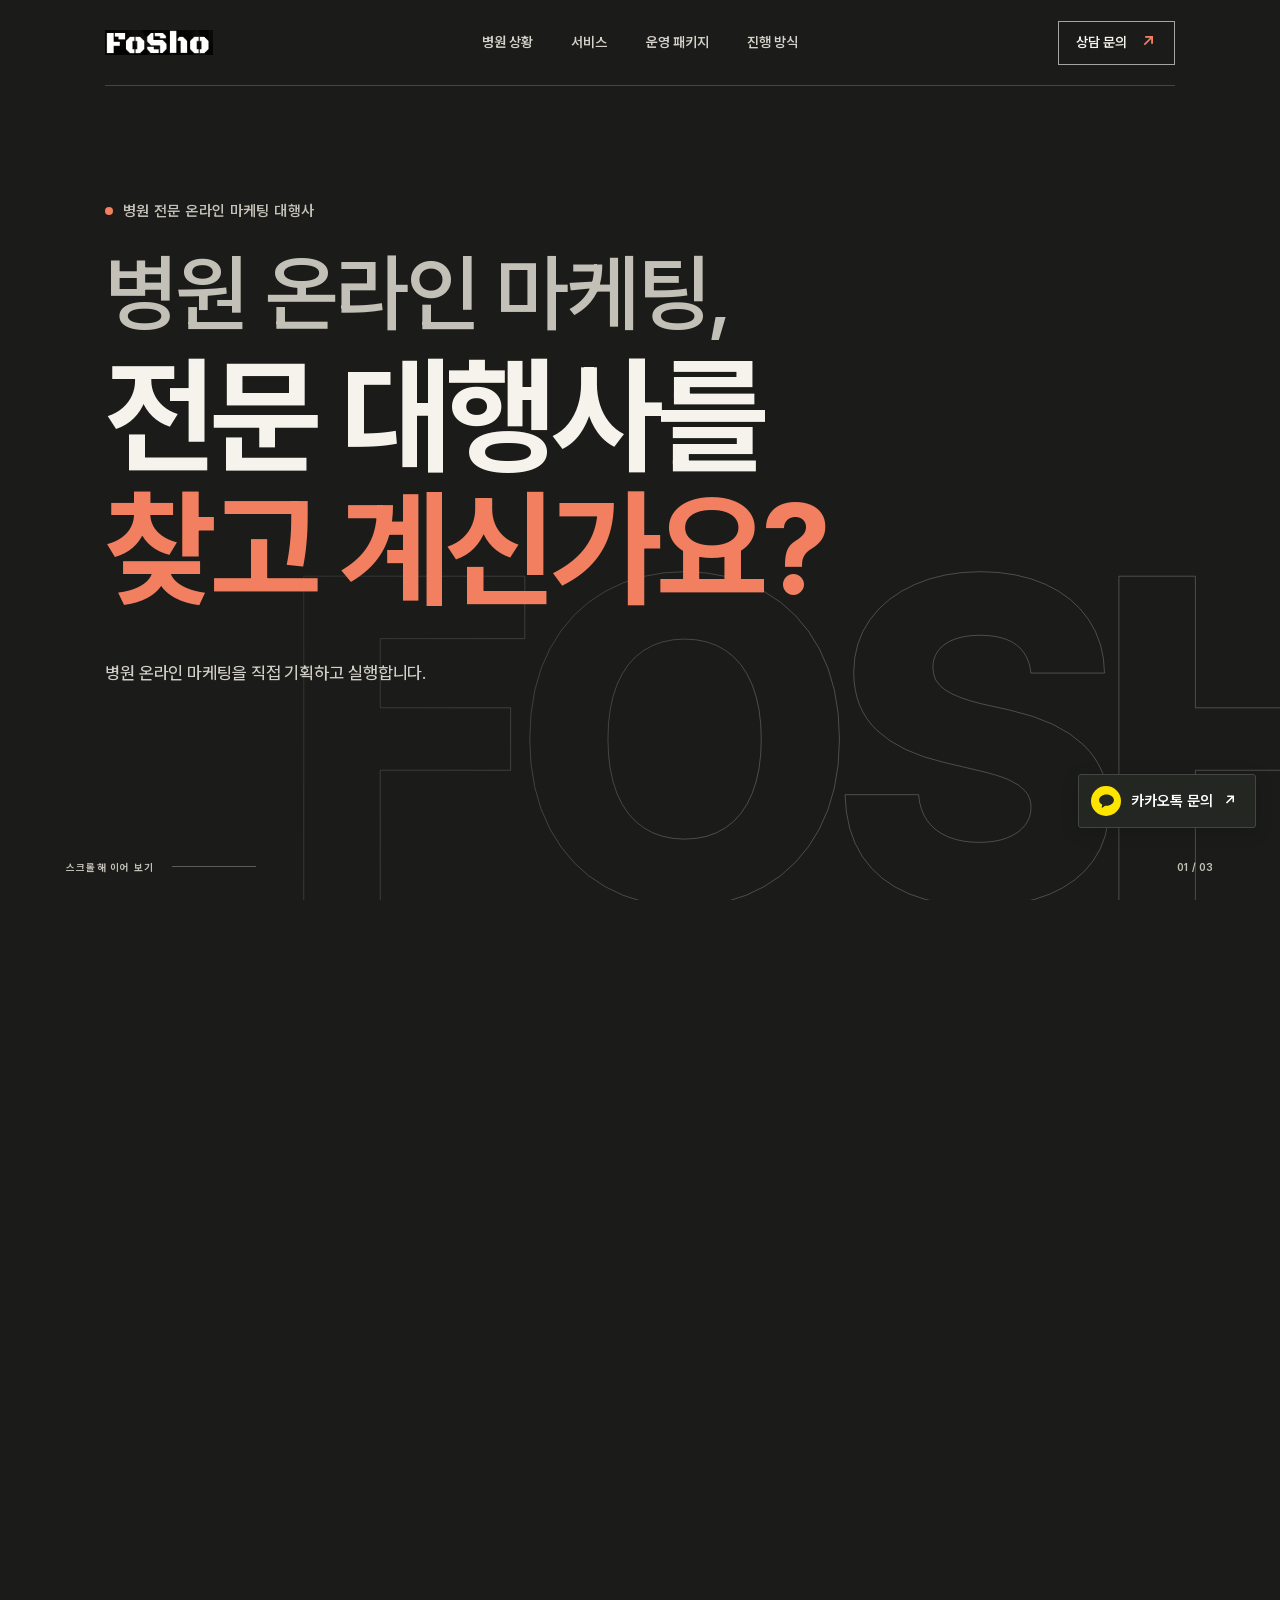
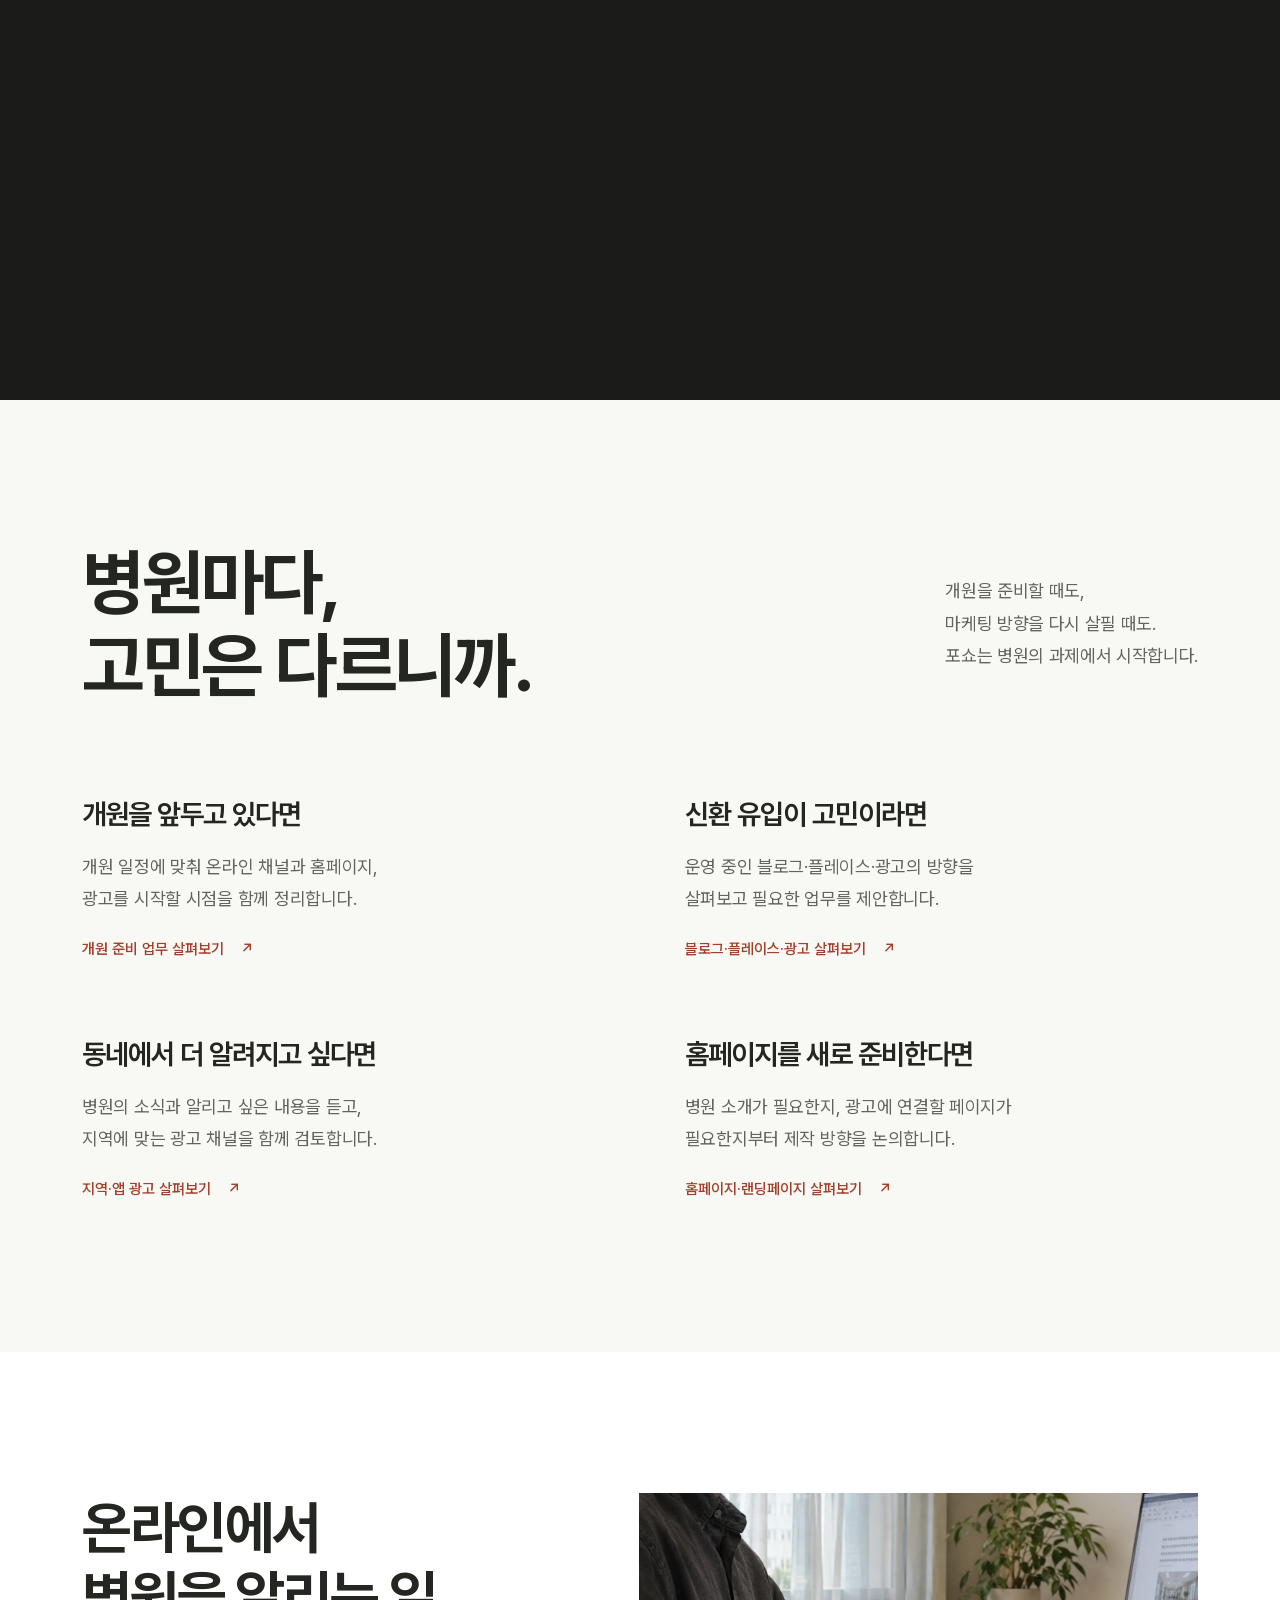
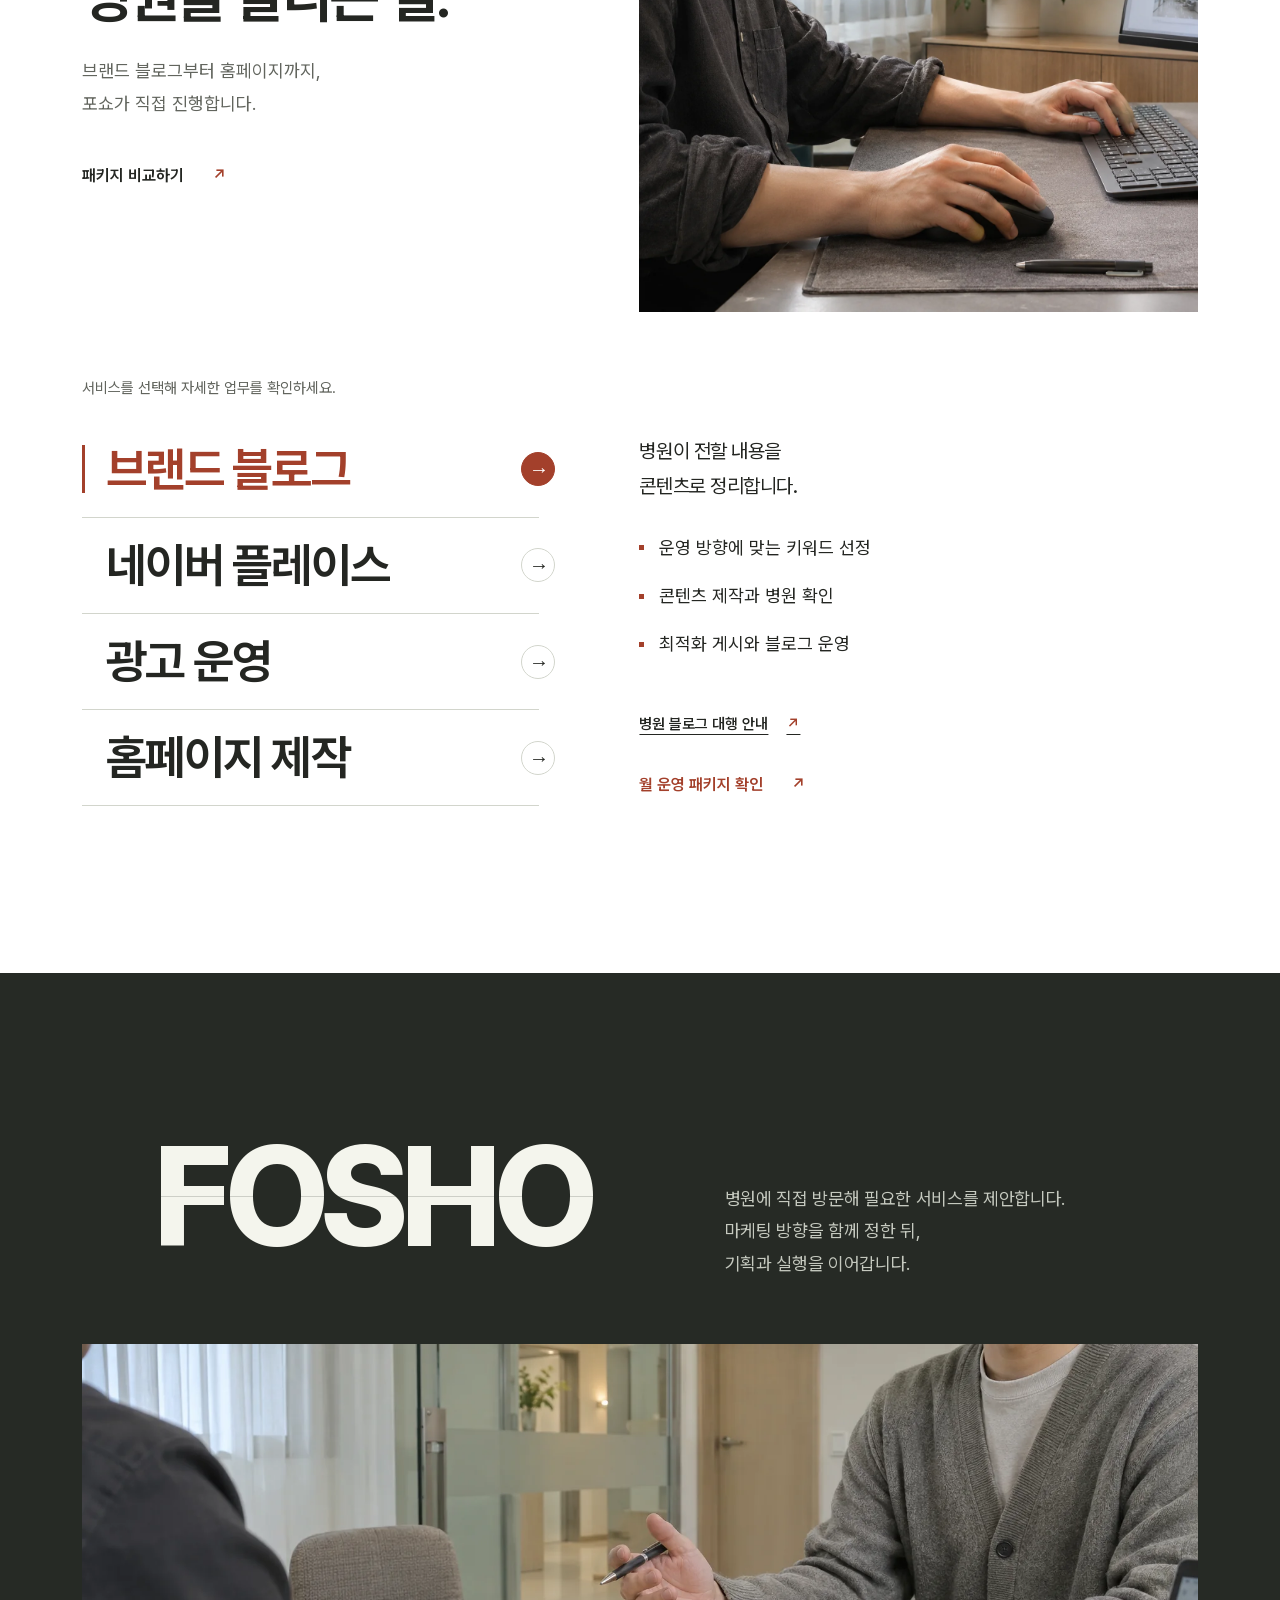
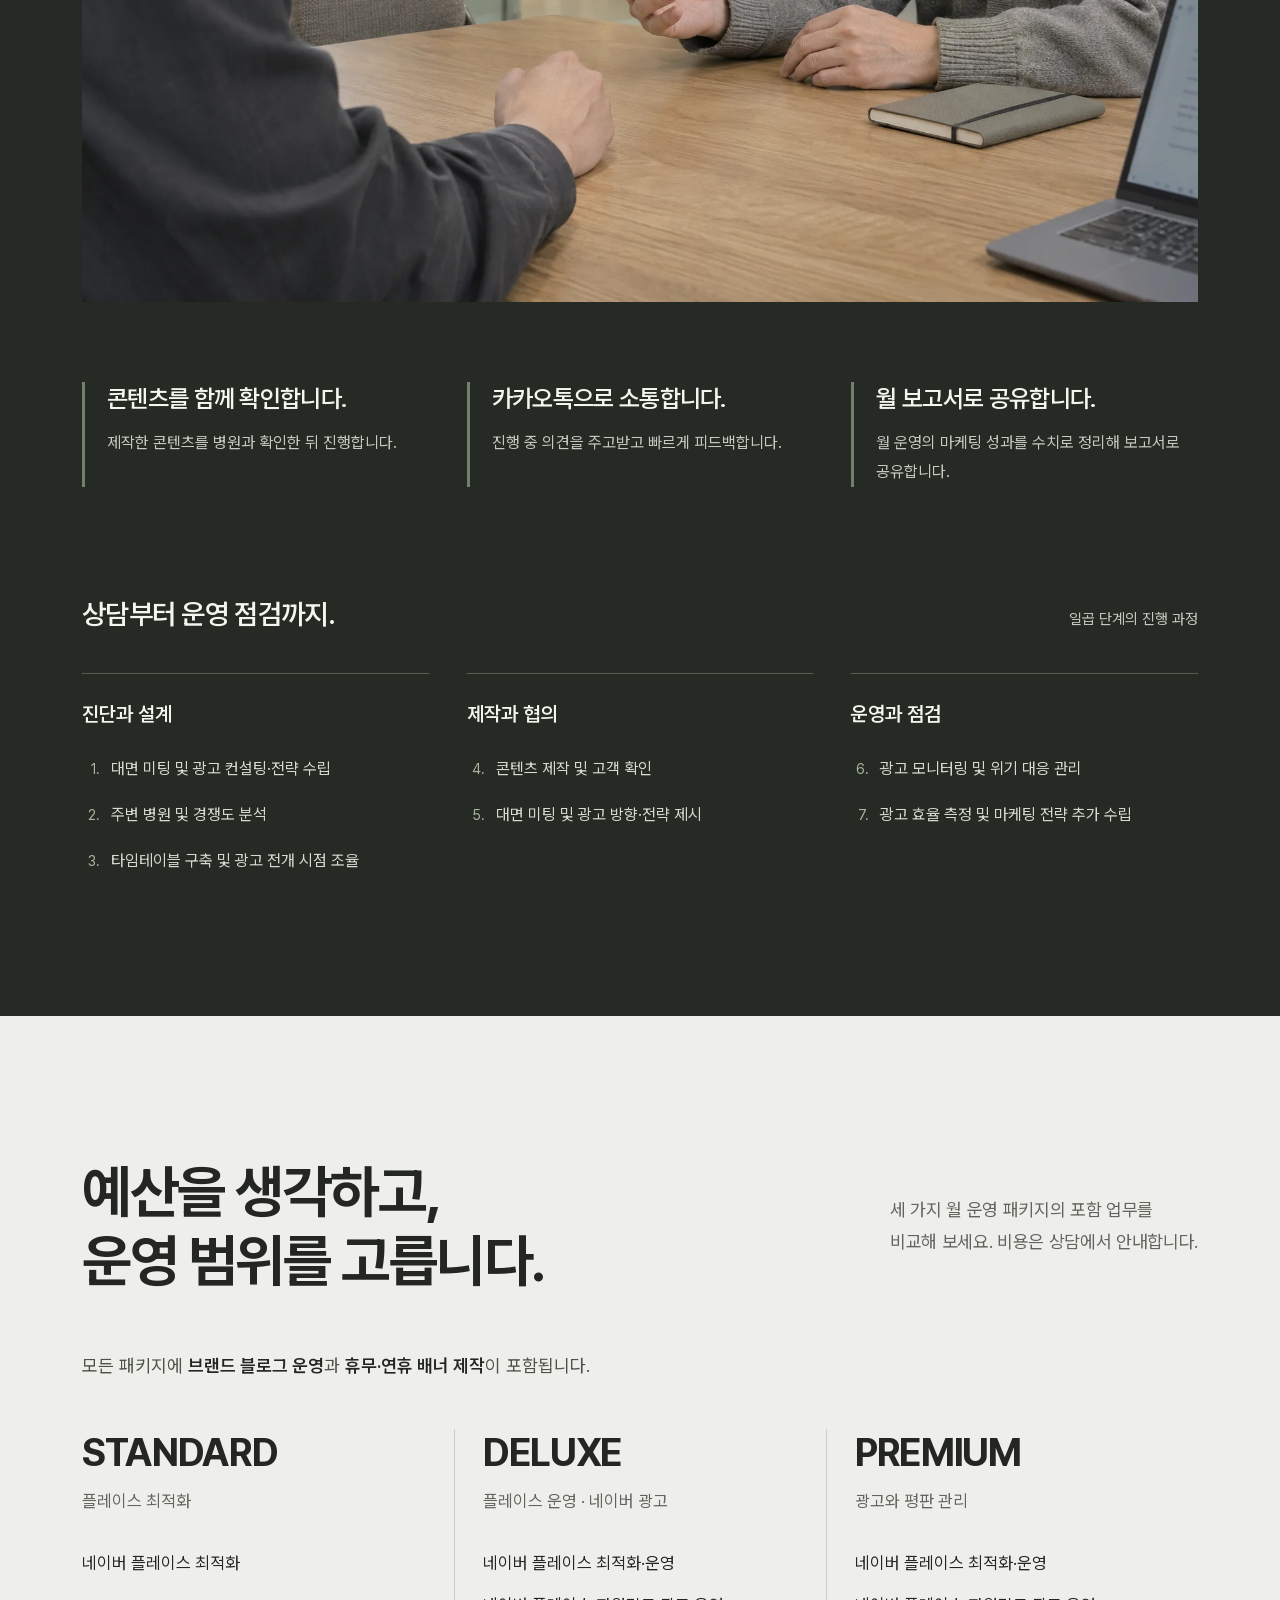
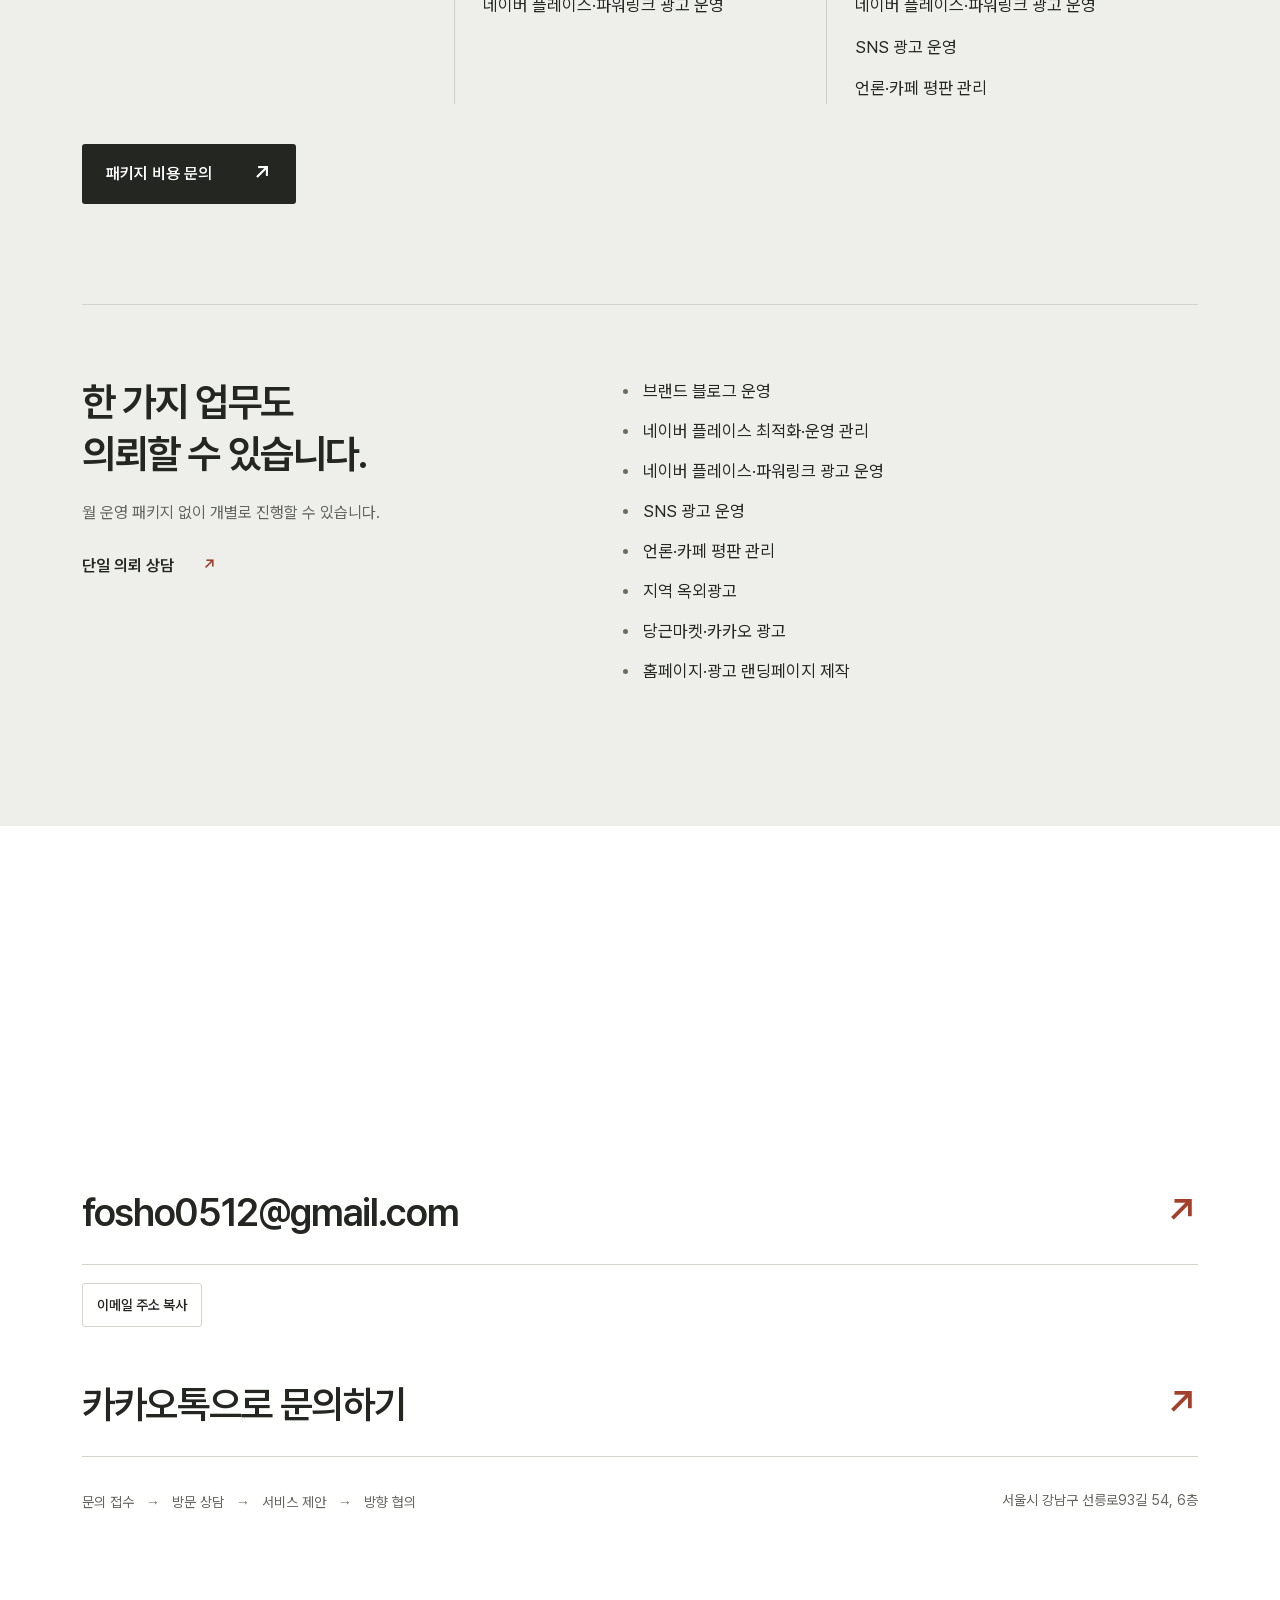
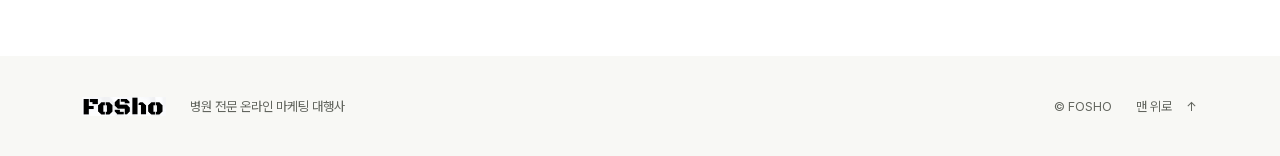
==== commit 5fb02081: "Remove motion controls while keeping effects enabled" ====
--- a/v3/index.html
+++ b/v3/index.html
@@ -15,9 +15,9 @@
   <script src="../assets/vendor/gsap.min.js?v=3.15.0" defer></script>
   <script src="../assets/vendor/ScrollTrigger.min.js?v=3.15.0" defer></script>
   <script src="story.js?v=v3-timing-20261031-02" defer></script>
-  <script src="page.js?v=v3-body-default-on-20261111-02" defer></script>
+  <script src="page.js?v=v3-body-on-20261113-01" defer></script>
   <script src="../assets/vendor/lenis-1.3.27.min.js" defer></script>
-  <script src="smooth-scroll.js?v=20261111-default-on-01" defer></script>
+  <script src="smooth-scroll.js?v=20261113-on-01" defer></script>
   <script src="contact.js?v=20261112-01" defer></script>
   <link rel="shortcut icon" href="https://fosho.co.kr/favicon.ico" type="image/x-icon">
   <link rel="icon" href="https://fosho.co.kr/assets/favicon.svg" type="image/svg+xml">
@@ -292,6 +292,6 @@
     </section>
   </main>
   <a class="kakao-float" href="https://open.kakao.com/o/gVjHzVJi" target="_blank" rel="noopener noreferrer" data-kakao-float><span class="kakao-mark" aria-hidden="true"><svg viewBox="0 0 24 24" focusable="false"><path d="M12 3c-5.2 0-9.4 3.2-9.4 7.2 0 2.5 1.6 4.7 4.1 6l-.8 3.1c-.1.5.4.8.8.5l3.6-2.4c.6.1 1.1.1 1.7.1 5.2 0 9.4-3.2 9.4-7.3S17.2 3 12 3Z"/></svg></span><span>카카오톡 문의</span><span aria-hidden="true">↗</span><span class="visually-hidden"> (새 창)</span></a>
-  <footer class="footer"><div class="wrap footer-inner"><a class="brand" href="#top" aria-label="포쇼 처음으로"><img src="../assets/fosho-wordmark.png" width="92" height="30" alt="포쇼"></a><p>병원 전문 온라인 마케팅 대행사</p><span>© FOSHO</span><button class="smooth-scroll-toggle" type="button" data-body-motion-toggle aria-pressed="false" hidden>본문 모션 <span data-body-motion-status>줄임</span></button><button class="smooth-scroll-toggle" type="button" data-smooth-toggle aria-pressed="false" hidden>부드러운 스크롤 <span data-smooth-status>꺼짐</span></button><a href="#top">맨 위로 <span aria-hidden="true">↑</span></a></div></footer>
+  <footer class="footer"><div class="wrap footer-inner"><a class="brand" href="#top" aria-label="포쇼 처음으로"><img src="../assets/fosho-wordmark.png" width="92" height="30" alt="포쇼"></a><p>병원 전문 온라인 마케팅 대행사</p><span>© FOSHO</span><a href="#top">맨 위로 <span aria-hidden="true">↑</span></a></div></footer>
 </body>
 </html>
